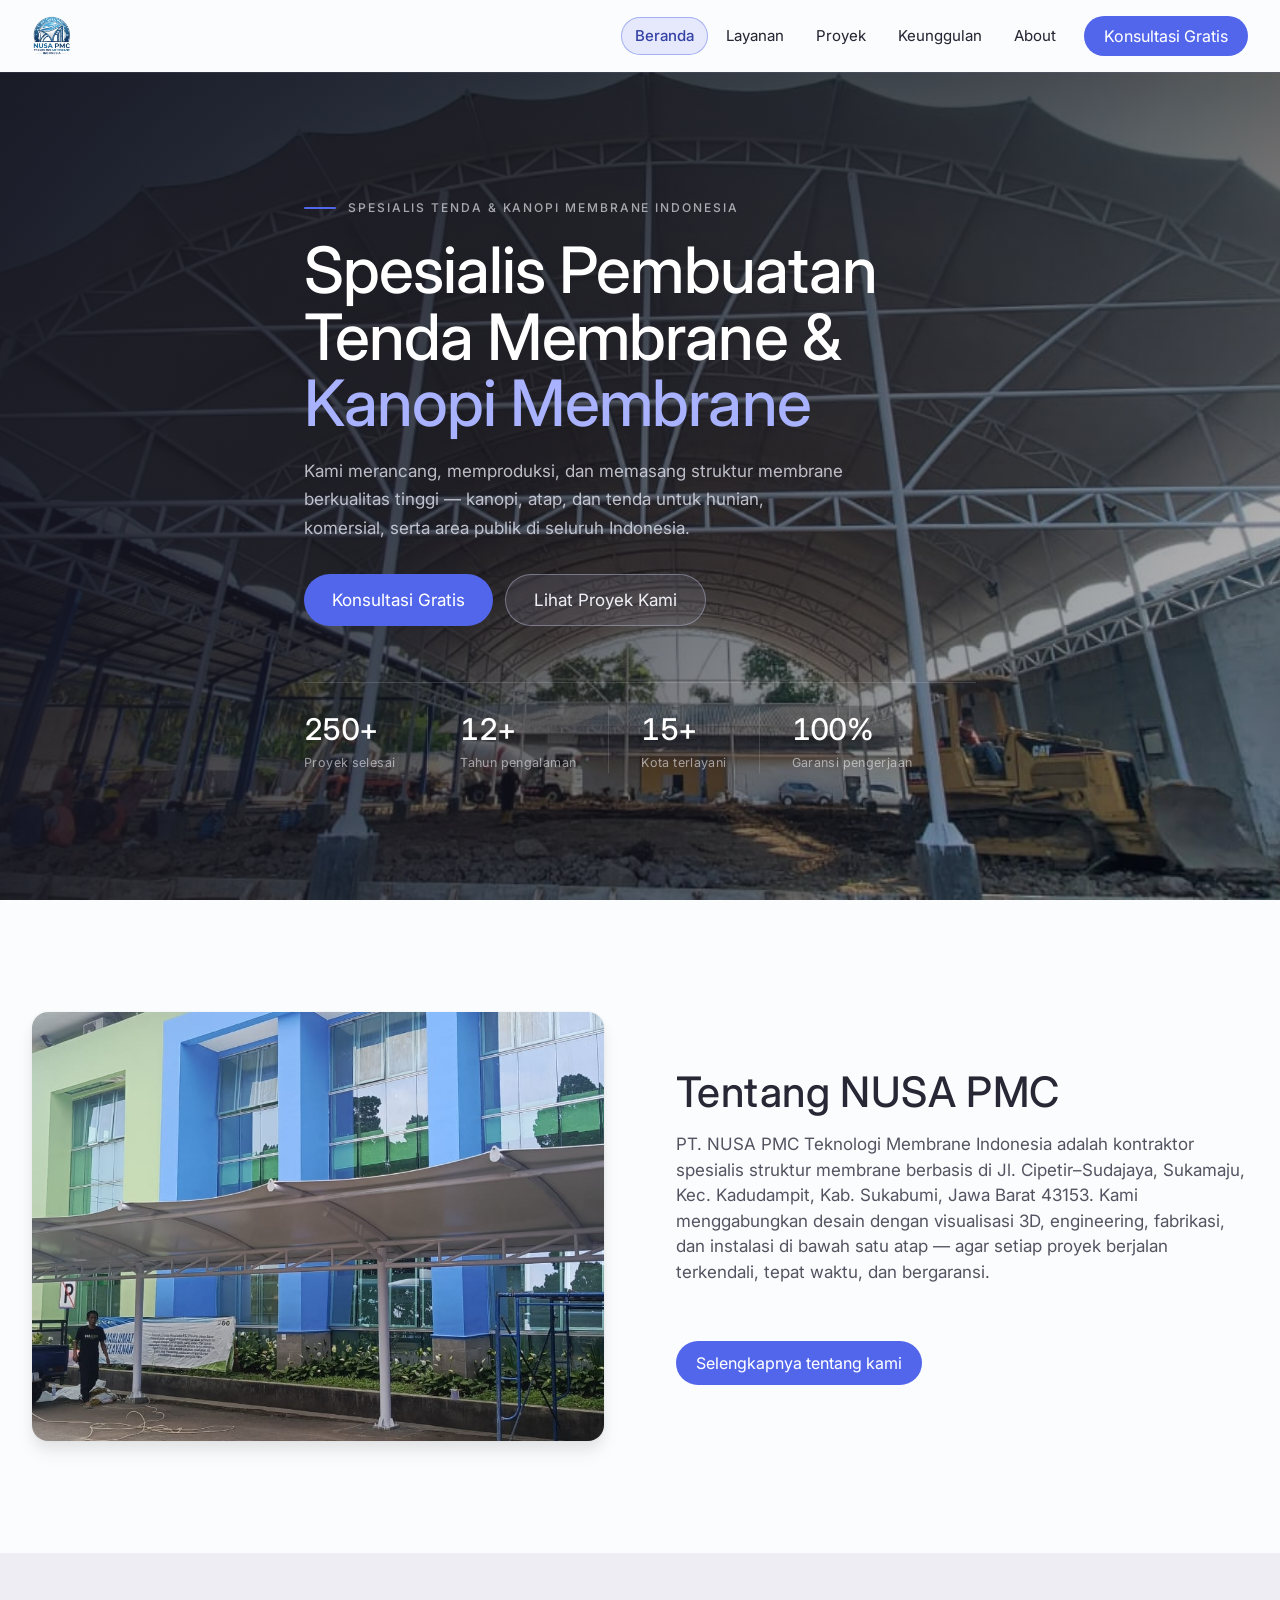
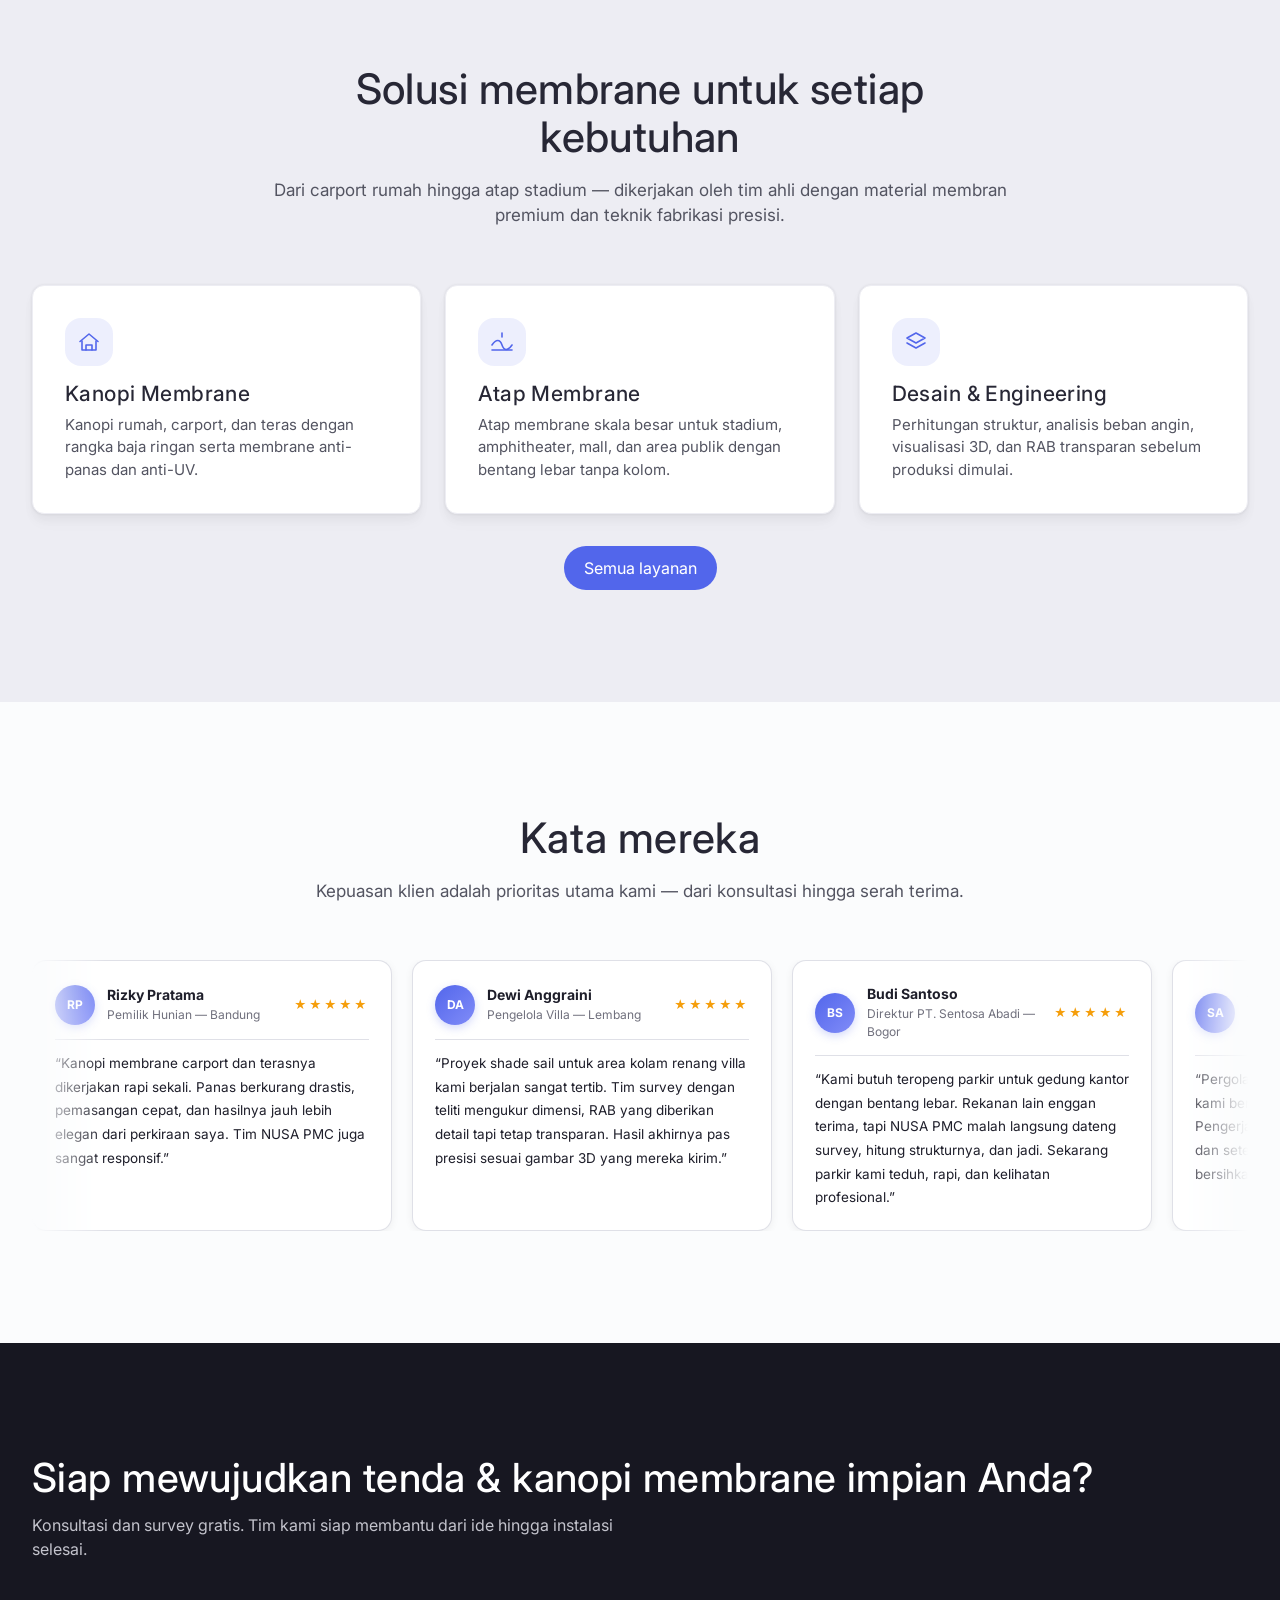
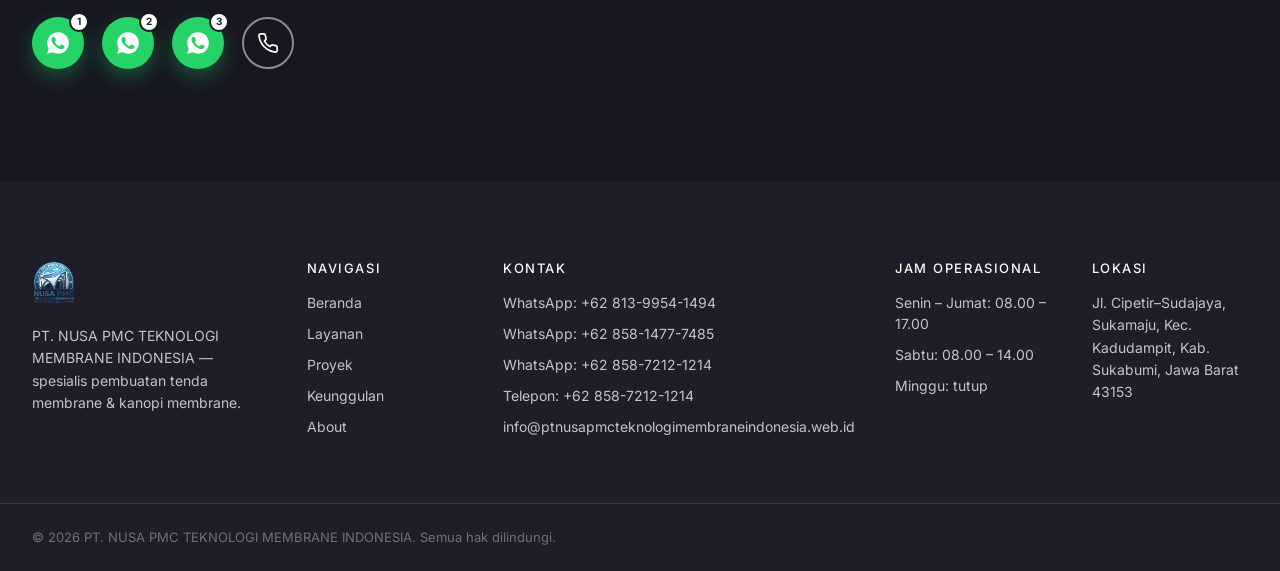
==== index.html @ 80590ff4 "Add files via upload" ====
<!DOCTYPE html>
<html lang="id">
<head>
  <meta charset="UTF-8" />
  <meta name="viewport" content="width=device-width, initial-scale=1.0" />
  <title>NUSA PMC — Spesialis Pembuatan Tenda Membrane & Kanopi Membrane</title>
  <meta name="description" content="Jasa pembuatan tenda membrane & kanopi membrane di Sukabumi: desain, produksi, dan instalasi struktur membrane untuk hunian, komersial, dan area publik. Melayani Bogor, Bandung, Jakarta & seluruh Indonesia." />
  <meta name="keywords" content="tenda membrane sukabumi, kanopi membrane sukabumi, jasa pembuatan tenda membrane sukabumi, tenda membrane event, kanopi jemur membrane, atap membrane, kontraktor membrane sukabumi, spesialis tenda membrane, tenda membrane bogor, kanopi membrane bandung, tenda membrane jakarta, membrane structure indonesia" />
  <meta name="author" content="PT. NUSA PMC Teknologi Membrane Indonesia" />
  <meta name="robots" content="index, follow" />
  <link rel="canonical" href="https://ptnusapmcteknologimembraneindonesia.web.id/" />
  
  <!-- Open Graph -->
  <meta property="og:type" content="website" />
  <meta property="og:url" content="https://ptnusapmcteknologimembraneindonesia.web.id/" />
  <meta property="og:title" content="NUSA PMC — Spesialis Pembuatan Tenda Membrane & Kanopi Membrane" />
  <meta property="og:description" content="Jasa pembuatan tenda membrane & kanopi membrane di Sukabumi: desain, produksi, dan instalasi struktur membrane untuk hunian, komersial, dan area publik. Melayani Bogor, Bandung, Jakarta & seluruh Indonesia." />
  <meta property="og:image" content="https://ptnusapmcteknologimembraneindonesia.web.id/assets/og-image-v2.jpg" />
  <meta property="og:image:width" content="1200" />
  <meta property="og:image:height" content="630" />
  <meta property="og:locale" content="id_ID" />
  <meta property="og:site_name" content="NUSA PMC" />
  
  <!-- Twitter Card -->
  <meta name="twitter:card" content="summary_large_image" />
  <meta name="twitter:url" content="https://ptnusapmcteknologimembraneindonesia.web.id/" />
  <meta name="twitter:title" content="NUSA PMC — Spesialis Pembuatan Tenda Membrane & Kanopi Membrane" />
  <meta name="twitter:description" content="Jasa pembuatan tenda membrane & kanopi membrane di Sukabumi: desain, produksi, dan instalasi struktur membrane untuk hunian, komersial, dan area publik. Melayani Bogor, Bandung, Jakarta & seluruh Indonesia." />
  <meta name="twitter:image" content="https://ptnusapmcteknologimembraneindonesia.web.id/assets/og-image-v2.jpg" />
  
  <!-- Geo -->
  <meta name="geo.region" content="ID-JB" />
  <meta name="geo.placename" content="Sukabumi" />
  <meta name="geo.position" content="-6.9175;106.9296" />
  <meta name="ICBM" content="-6.9175, 106.9296" />
  
  <link rel="icon" type="image/png" href="assets/favicon.png" />
  <link rel="preconnect" href="https://fonts.googleapis.com" />
  <link rel="preconnect" href="https://fonts.gstatic.com" crossorigin />
  <link href="https://fonts.googleapis.com/css2?family=Inter:wght@360;400;420;480;500;600;700&display=swap" rel="stylesheet" />
  <link rel="stylesheet" href="styles.css?v=25" />
  
  <!-- JSON-LD LocalBusiness -->
  <script type="application/ld+json">
  {
    "@context": "https://schema.org",
    "@type": "LocalBusiness",
    "name": "PT. NUSA PMC Teknologi Membrane Indonesia",
    "alternateName": "NUSA PMC",
    "description": "Spesialis pembuatan tenda membrane & kanopi membrane: desain, produksi, dan instalasi struktur membrane untuk hunian, komersial, dan area publik.",
    "url": "https://ptnusapmcteknologimembraneindonesia.web.id/",
    "telephone": "+6285872121214",
    "email": "info@ptnusapmcteknologimembraneindonesia.web.id",
    "address": {
      "@type": "PostalAddress",
      "streetAddress": "Jl. Cipetir–Sudajaya, Sukamaju, Kec. Kadudampit",
      "addressLocality": "Sukabumi",
      "addressRegion": "Jawa Barat",
      "postalCode": "43153",
      "addressCountry": "ID"
    },
    "geo": {
      "@type": "GeoCoordinates",
      "latitude": "-6.9175",
      "longitude": "106.9296"
    },
    "image": "https://ptnusapmcteknologimembraneindonesia.web.id/assets/og-image-v2.jpg",
    "logo": "https://ptnusapmcteknologimembraneindonesia.web.id/assets/logo.png",
    "sameAs": [],
    "openingHoursSpecification": [
      {
        "@type": "OpeningHoursSpecification",
        "dayOfWeek": ["Monday", "Tuesday", "Wednesday", "Thursday", "Friday"],
        "opens": "08:00",
        "closes": "17:00"
      },
      {
        "@type": "OpeningHoursSpecification",
        "dayOfWeek": "Saturday",
        "opens": "08:00",
        "closes": "14:00"
      }
    ],
    "priceRange": "$$",
    "areaServed": [
      { "@type": "City", "name": "Sukabumi" },
      { "@type": "City", "name": "Bogor" },
      { "@type": "City", "name": "Bandung" },
      { "@type": "City", "name": "Jakarta" },
      { "@type": "AdministrativeArea", "name": "Jawa Barat" },
      { "@type": "Country", "name": "Indonesia" }
    ],
    "knowsAbout": [
      "Tenda membrane",
      "Kanopi membrane",
      "Atap membrane",
      "Kanopi jemur",
      "Tenda membrane event",
      "Desain & engineering struktur membrane",
      "Fabrikasi membrane",
      "Instalasi membrane",
      "Perawatan & renovasi membrane"
    ]
  }
  </script>
</head>
<body>
  <header class="navbar" id="navbar">
    <div class="container nav-inner">
      <a href="index.html" class="brand" aria-label="NUSA PMC — beranda">
        <img src="assets/logo.png" alt="Logo NUSA PMC" class="brand-logo-png" width="196" height="48" />
      </a>

      <nav class="nav-links" id="navLinks" aria-label="Navigasi utama">
        <a href="index.html" class="active">Beranda</a>
        <a href="layanan/">Layanan</a>
        <a href="proyek/">Proyek</a>
        <a href="keunggulan/">Keunggulan</a>
        <a href="about/">About</a>
        <a href="https://wa.me/6285872121214?text=Halo%20NUSA%20PMC%2C%20saya%20ingin%20konsultasi%20tentang%20tenda%20%2F%20kanopi%20membrane." class="btn btn-primary nav-cta" target="_blank" rel="noopener">Konsultasi Gratis</a>
      </nav>

      <button class="nav-toggle" id="navToggle" aria-label="Buka menu" aria-expanded="false" aria-controls="navLinks">
        <span></span><span></span><span></span>
      </button>
    </div>
  </header>
  <!-- ================= HERO ================= -->
  <section class="hero">
    <div class="hero-media" aria-hidden="true"></div>
    <div class="hero-overlay" aria-hidden="true"></div>

    <div class="container hero-inner">
      <p class="hero-kicker reveal">Spesialis tenda &amp; kanopi membrane Indonesia</p>
      <h1 class="hero-title reveal">Spesialis Pembuatan Tenda Membrane &amp; <span class="hero-title-accent">Kanopi Membrane</span></h1>
      <p class="hero-desc reveal">
        Kami merancang, memproduksi, dan memasang struktur membrane berkualitas tinggi —
        kanopi, atap, dan tenda untuk hunian, komersial, serta area publik di seluruh Indonesia.
      </p>
      <div class="hero-actions reveal">
        <a href="https://wa.me/6285872121214?text=Halo%20NUSA%20PMC%2C%20saya%20ingin%20konsultasi%20tentang%20tenda%20%2F%20kanopi%20membrane." class="btn btn-primary btn-lg" target="_blank" rel="noopener">Konsultasi Gratis</a>
        <a href="proyek/" class="btn btn-outline-light btn-lg">Lihat Proyek Kami</a>
      </div>

      <ul class="hero-stats reveal">
        <li><strong>250+</strong><span>Proyek selesai</span></li>
        <li><strong>12+</strong><span>Tahun pengalaman</span></li>
        <li><strong>15+</strong><span>Kota terlayani</span></li>
        <li><strong>100%</strong><span>Garansi pengerjaan</span></li>
      </ul>
    </div>
  </section>

  <!-- ================= INTRO / SHORT ABOUT ================= -->
  <section class="section">
    <div class="container keunggulan-wrap">
      <div class="keunggulan-media reveal">
        <img src="assets/dokumentasi/proyek-12.jpg" alt="Proyek tenda membrane NUSA PMC" loading="lazy" />
      </div>

      <div class="keunggulan-body">
        <div class="section-head section-head-left">
          <h2 class="reveal">Tentang NUSA PMC</h2>
          <p class="section-lead reveal">
            PT. NUSA PMC Teknologi Membrane Indonesia adalah kontraktor spesialis struktur membrane
            berbasis di Jl. Cipetir–Sudajaya, Sukamaju, Kec. Kadudampit, Kab. Sukabumi, Jawa Barat 43153.
            Kami menggabungkan desain dengan visualisasi 3D, engineering, fabrikasi, dan instalasi
            di bawah satu atap — agar setiap proyek berjalan terkendali, tepat waktu, dan bergaransi.
          </p>
        </div>
        <div class="reveal" style="margin-top:24px">
          <a href="about/" class="btn btn-primary">Selengkapnya tentang kami</a>
        </div>
      </div>
    </div>
  </section>

  <!-- ================= LAYANAN PREVIEW ================= -->
  <section class="section section-tint">
    <div class="container">
      <div class="section-head">
        <h2 class="reveal">Solusi membrane untuk setiap kebutuhan</h2>
        <p class="section-lead reveal">
          Dari carport rumah hingga atap stadium — dikerjakan oleh tim ahli dengan material membran
          premium dan teknik fabrikasi presisi.
        </p>
      </div>

      <div class="grid grid-services">
        <article class="card service-card reveal">
          <div class="service-icon" aria-hidden="true"><svg viewBox="0 0 24 24" width="24" height="24" fill="none" stroke="currentColor" stroke-width="1.6" stroke-linecap="round" stroke-linejoin="round"><path d="M3 11.5 12 4l9 7.5"/><path d="M5 11v9h14v-9"/><path d="M9 20v-5h6v5"/></svg></div>
          <h3>Kanopi Membrane</h3>
          <p>Kanopi rumah, carport, dan teras dengan rangka baja ringan serta membrane anti-panas dan anti-UV.</p>
        </article>

        <article class="card service-card reveal">
          <div class="service-icon" aria-hidden="true"><svg viewBox="0 0 24 24" width="24" height="24" fill="none" stroke="currentColor" stroke-width="1.6" stroke-linecap="round" stroke-linejoin="round"><path d="M2 15c4-6 8-6 10 0s6 6 10 0"/><path d="M2 20h20"/><path d="M12 3v4"/></svg></div>
          <h3>Atap Membrane</h3>
          <p>Atap membrane skala besar untuk stadium, amphitheater, mall, dan area publik dengan bentang lebar tanpa kolom.</p>
        </article>

        <article class="card service-card reveal">
          <div class="service-icon" aria-hidden="true"><svg viewBox="0 0 24 24" width="24" height="24" fill="none" stroke="currentColor" stroke-width="1.6" stroke-linecap="round" stroke-linejoin="round"><path d="M12 3 3 8l9 5 9-5-9-5Z"/><path d="M3 13l9 5 9-5"/></svg></div>
          <h3>Desain &amp; Engineering</h3>
          <p>Perhitungan struktur, analisis beban angin, visualisasi 3D, dan RAB transparan sebelum produksi dimulai.</p>
        </article>
      </div>

      <div class="reveal" style="margin-top:32px;text-align:center">
        <a href="layanan/" class="btn btn-primary">Semua layanan</a>
      </div>
    </div>
  </section>

  <!-- ================= TESTIMONI ================= -->
  <section class="section">
    <div class="container">
      <div class="section-head">
        <h2 class="reveal">Kata mereka</h2>
        <p class="section-lead reveal">Kepuasan klien adalah prioritas utama kami — dari konsultasi hingga serah terima.</p>
      </div>

      <div class="testi-carousel reveal" aria-label="Testimoni klien" role="region">
        <div class="testi-track">
          <figure class="testi-card">
            <div class="testi-header">
              <span class="avatar" aria-hidden="true">RP</span>
              <div class="testi-meta">
                <strong>Rizky Pratama</strong>
                <span class="role">Pemilik Hunian — Bandung</span>
              </div>
              <div class="testi-stars" aria-label="5 dari 5 bintang">★★★★★</div>
            </div>
            <blockquote>“Kanopi membrane carport dan terasnya dikerjakan rapi sekali. Panas berkurang drastis, pemasangan cepat, dan hasilnya jauh lebih elegan dari perkiraan saya. Tim NUSA PMC juga sangat responsif.”</blockquote>
          </figure>
          <figure class="testi-card">
            <div class="testi-header">
              <span class="avatar" aria-hidden="true">DA</span>
              <div class="testi-meta">
                <strong>Dewi Anggraini</strong>
                <span class="role">Pengelola Villa — Lembang</span>
              </div>
              <div class="testi-stars" aria-label="5 dari 5 bintang">★★★★★</div>
            </div>
            <blockquote>“Proyek shade sail untuk area kolam renang villa kami berjalan sangat tertib. Tim survey dengan teliti mengukur dimensi, RAB yang diberikan detail tapi tetap transparan. Hasil akhirnya pas presisi sesuai gambar 3D yang mereka kirim.”</blockquote>
          </figure>
          <figure class="testi-card">
            <div class="testi-header">
              <span class="avatar" aria-hidden="true">BS</span>
              <div class="testi-meta">
                <strong>Budi Santoso</strong>
                <span class="role">Direktur PT. Sentosa Abadi — Bogor</span>
              </div>
              <div class="testi-stars" aria-label="5 dari 5 bintang">★★★★★</div>
            </div>
            <blockquote>“Kami butuh teropeng parkir untuk gedung kantor dengan bentang lebar. Rekanan lain enggan terima, tapi NUSA PMC malah langsung dateng survey, hitung strukturnya, dan jadi. Sekarang parkir kami teduh, rapi, dan kelihatan profesional.”</blockquote>
          </figure>
          <figure class="testi-card">
            <div class="testi-header">
              <span class="avatar" aria-hidden="true">SA</span>
              <div class="testi-meta">
                <strong>Sari Ayu Lestari</strong>
                <span class="role">Pemilik Hunian — Jakarta Selatan</span>
              </div>
              <div class="testi-stars" aria-label="5 dari 5 bintang">★★★★★</div>
            </div>
            <blockquote>“Pergola membran di taman belakang rumah kami benar-benar mengubah kesan hunian. Pengerjaannya cepat, tukang-tukangnya sopan, dan setelah selesai sisa material mereka bersihkan sampai tuntas. Sangat recommended.”</blockquote>
          </figure>
          <!-- duplikat -->
          <figure class="testi-card">
            <div class="testi-header">
              <span class="avatar" aria-hidden="true">RP</span>
              <div class="testi-meta">
                <strong>Rizky Pratama</strong>
                <span class="role">Pemilik Hunian — Bandung</span>
              </div>
              <div class="testi-stars" aria-label="5 dari 5 bintang">★★★★★</div>
            </div>
            <blockquote>“Kanopi membrane carport dan terasnya dikerjakan rapi sekali. Panas berkurang drastis, pemasangan cepat, dan hasilnya jauh lebih elegan dari perkiraan saya. Tim NUSA PMC juga sangat responsif.”</blockquote>
          </figure>
          <figure class="testi-card">
            <div class="testi-header">
              <span class="avatar" aria-hidden="true">DA</span>
              <div class="testi-meta">
                <strong>Dewi Anggraini</strong>
                <span class="role">Pengelola Villa — Lembang</span>
              </div>
              <div class="testi-stars" aria-label="5 dari 5 bintang">★★★★★</div>
            </div>
            <blockquote>“Proyek shade sail untuk area kolam renang villa kami berjalan sangat tertib. Tim survey dengan teliti mengukur dimensi, RAB yang diberikan detail tapi tetap transparan. Hasil akhirnya pas presisi sesuai gambar 3D yang mereka kirim.”</blockquote>
          </figure>
          <figure class="testi-card">
            <div class="testi-header">
              <span class="avatar" aria-hidden="true">BS</span>
              <div class="testi-meta">
                <strong>Budi Santoso</strong>
                <span class="role">Direktur PT. Sentosa Abadi — Bogor</span>
              </div>
              <div class="testi-stars" aria-label="5 dari 5 bintang">★★★★★</div>
            </div>
            <blockquote>“Kami butuh teropeng parkir untuk gedung kantor dengan bentang lebar. Rekanan lain enggan terima, tapi NUSA PMC malah langsung dateng survey, hitung strukturnya, dan jadi. Sekarang parkir kami teduh, rapi, dan kelihatan profesional.”</blockquote>
          </figure>
          <figure class="testi-card">
            <div class="testi-header">
              <span class="avatar" aria-hidden="true">SA</span>
              <div class="testi-meta">
                <strong>Sari Ayu Lestari</strong>
                <span class="role">Pemilik Hunian — Jakarta Selatan</span>
              </div>
              <div class="testi-stars" aria-label="5 dari 5 bintang">★★★★★</div>
            </div>
            <blockquote>“Pergola membran di taman belakang rumah kami benar-benar mengubah kesan hunian. Pengerjaannya cepat, tukang-tukangnya sopan, dan setelah selesai sisa material mereka bersihkan sampai tuntas. Sangat recommended.”</blockquote>
          </figure>
        </div>
      </div>
    </div>
  </section>

  <section class="cta-band">
    <div class="container cta-inner">
      <div class="cta-text reveal">
        <h2>Siap mewujudkan tenda &amp; kanopi membrane impian Anda?</h2>
        <p>Konsultasi dan survey gratis. Tim kami siap membantu dari ide hingga instalasi selesai.</p>
      </div>
      <div class="cta-actions reveal">
        <a class="wa-btn" href="https://wa.me/6281399541494?text=Halo%20NUSA%20PMC%2C%20saya%20ingin%20konsultasi%20tentang%20tenda%20%2F%20kanopi%20membrane." target="_blank" rel="noopener" aria-label="WhatsApp CS 1: 0813-9954-1494" title="CS 1 — 0813-9954-1494">
          <svg viewBox="0 0 24 24" width="26" height="26" fill="currentColor" aria-hidden="true"><path d="M12.04 2c-5.5 0-9.96 4.46-9.96 9.96 0 1.76.46 3.48 1.34 5L2 22l5.2-1.36a9.9 9.9 0 0 0 4.84 1.24h.01c5.5 0 9.95-4.46 9.95-9.96 0-2.66-1.04-5.16-2.92-7.04A9.9 9.9 0 0 0 12.04 2Zm5.84 14.16c-.25.7-1.44 1.34-1.99 1.42-.51.08-1.16.11-1.87-.12-.43-.14-.99-.32-1.7-.63-2.99-1.29-4.94-4.3-5.09-4.5-.15-.2-1.22-1.62-1.22-3.09 0-1.47.77-2.19 1.04-2.49.27-.3.59-.37.79-.37l.57.01c.18.01.43-.07.67.51.25.6.84 2.07.91 2.22.07.15.12.32.02.52-.1.2-.15.32-.3.5-.15.17-.31.39-.45.52-.15.15-.3.31-.13.61.17.3.76 1.25 1.63 2.02 1.12.99 2.06 1.3 2.36 1.45.3.15.47.13.64-.08.17-.2.74-.86.94-1.16.2-.3.4-.25.67-.15.27.1 1.72.81 2.02.96.3.15.5.22.57.35.07.13.07.75-.18 1.45Z"/></svg>
          <span class="wa-badge">1</span>
        </a>
        <a class="wa-btn" href="https://wa.me/6285814777485?text=Halo%20NUSA%20PMC%2C%20saya%20ingin%20konsultasi%20tentang%20tenda%20%2F%20kanopi%20membrane." target="_blank" rel="noopener" aria-label="WhatsApp CS 2: 0858-1477-7485" title="CS 2 — 0858-1477-7485">
          <svg viewBox="0 0 24 24" width="26" height="26" fill="currentColor" aria-hidden="true"><path d="M12.04 2c-5.5 0-9.96 4.46-9.96 9.96 0 1.76.46 3.48 1.34 5L2 22l5.2-1.36a9.9 9.9 0 0 0 4.84 1.24h.01c5.5 0 9.95-4.46 9.95-9.96 0-2.66-1.04-5.16-2.92-7.04A9.9 9.9 0 0 0 12.04 2Zm5.84 14.16c-.25.7-1.44 1.34-1.99 1.42-.51.08-1.16.11-1.87-.12-.43-.14-.99-.32-1.7-.63-2.99-1.29-4.94-4.3-5.09-4.5-.15-.2-1.22-1.62-1.22-3.09 0-1.47.77-2.19 1.04-2.49.27-.3.59-.37.79-.37l.57.01c.18.01.43-.07.67.51.25.6.84 2.07.91 2.22.07.15.12.32.02.52-.1.2-.15.32-.3.5-.15.17-.31.39-.45.52-.15.15-.3.31-.13.61.17.3.76 1.25 1.63 2.02 1.12.99 2.06 1.3 2.36 1.45.3.15.47.13.64-.08.17-.2.74-.86.94-1.16.2-.3.4-.25.67-.15.27.1 1.72.81 2.02.96.3.15.5.22.57.35.07.13.07.75-.18 1.45Z"/></svg>
          <span class="wa-badge">2</span>
        </a>
        <a class="wa-btn" href="https://wa.me/6285872121214?text=Halo%20NUSA%20PMC%2C%20saya%20ingin%20konsultasi%20tentang%20tenda%20%2F%20kanopi%20membrane." target="_blank" rel="noopener" aria-label="WhatsApp CS 3: 0858-7212-1214" title="CS 3 — 0858-7212-1214">
          <svg viewBox="0 0 24 24" width="26" height="26" fill="currentColor" aria-hidden="true"><path d="M12.04 2c-5.5 0-9.96 4.46-9.96 9.96 0 1.76.46 3.48 1.34 5L2 22l5.2-1.36a9.9 9.9 0 0 0 4.84 1.24h.01c5.5 0 9.95-4.46 9.95-9.96 0-2.66-1.04-5.16-2.92-7.04A9.9 9.9 0 0 0 12.04 2Zm5.84 14.16c-.25.7-1.44 1.34-1.99 1.42-.51.08-1.16.11-1.87-.12-.43-.14-.99-.32-1.7-.63-2.99-1.29-4.94-4.3-5.09-4.5-.15-.2-1.22-1.62-1.22-3.09 0-1.47.77-2.19 1.04-2.49.27-.3.59-.37.79-.37l.57.01c.18.01.43-.07.67.51.25.6.84 2.07.91 2.22.07.15.12.32.02.52-.1.2-.15.32-.3.5-.15.17-.31.39-.45.52-.15.15-.3.31-.13.61.17.3.76 1.25 1.63 2.02 1.12.99 2.06 1.3 2.36 1.45.3.15.47.13.64-.08.17-.2.74-.86.94-1.16.2-.3.4-.25.67-.15.27.1 1.72.81 2.02.96.3.15.5.22.57.35.07.13.07.75-.18 1.45Z"/></svg>
          <span class="wa-badge">3</span>
        </a>
        <a class="wa-btn wa-btn-outline" href="tel:+6285872121214" aria-label="Telepon: +62 858-7212-1214" title="Telepon — +62 858-7212-1214">
          <svg viewBox="0 0 24 24" width="22" height="22" fill="none" stroke="currentColor" stroke-width="1.8" stroke-linecap="round" stroke-linejoin="round" aria-hidden="true"><path d="M22 16.92v3a2 2 0 0 1-2.18 2 19.79 19.79 0 0 1-8.63-3.07 19.5 19.5 0 0 1-6-6 19.79 19.79 0 0 1-3.07-8.67A2 2 0 0 1 4.11 2h3a2 2 0 0 1 2 1.72c.13.96.36 1.9.7 2.81a2 2 0 0 1-.45 2.11L8.09 9.91a16 16 0 0 0 6 6l1.27-1.27a2 2 0 0 1 2.11-.45c.91.34 1.85.57 2.81.7A2 2 0 0 1 22 16.92Z"/></svg>
        </a>
      </div>
    </div>
  </section>
  <footer class="footer">
    <div class="container footer-grid">
      <div class="footer-brand">
        <a href="index.html" class="brand">
          <img src="assets/logo.png" alt="Logo NUSA PMC" class="brand-logo-png footer-logo-png" width="196" height="48" />
        </a>
        <p class="footer-legal">PT. NUSA PMC TEKNOLOGI MEMBRANE INDONESIA — spesialis pembuatan tenda membrane &amp; kanopi membrane.</p>
      </div>

      <div class="footer-col">
        <h4>Navigasi</h4>
        <ul>
          <li><a href="index.html" aria-current="page">Beranda</a></li>
          <li><a href="layanan/">Layanan</a></li>
          <li><a href="proyek/">Proyek</a></li>
          <li><a href="keunggulan/">Keunggulan</a></li>
          <li><a href="about/">About</a></li>
        </ul>
      </div>

      <div class="footer-col">
        <h4>Kontak</h4>
        <ul>
          <li><a href="https://wa.me/6281399541494?text=Halo%20NUSA%20PMC%2C%20saya%20ingin%20konsultasi%20tentang%20tenda%20%2F%20kanopi%20membrane." target="_blank" rel="noopener" data-wa-keep>WhatsApp: +62 813-9954-1494</a></li>
          <li><a href="https://wa.me/6285814777485?text=Halo%20NUSA%20PMC%2C%20saya%20ingin%20konsultasi%20tentang%20tenda%20%2F%20kanopi%20membrane." target="_blank" rel="noopener" data-wa-keep>WhatsApp: +62 858-1477-7485</a></li>
          <li><a href="https://wa.me/6285872121214?text=Halo%20NUSA%20PMC%2C%20saya%20ingin%20konsultasi%20tentang%20tenda%20%2F%20kanopi%20membrane." target="_blank" rel="noopener" data-wa-keep>WhatsApp: +62 858-7212-1214</a></li>
          <li><a href="tel:+6285872121214">Telepon: +62 858-7212-1214</a></li>
          <li><a href="mailto:info@ptnusapmcteknologimembraneindonesia.web.id">info@ptnusapmcteknologimembraneindonesia.web.id</a></li>
        </ul>
      </div>

      <div class="footer-col">
        <h4>Jam Operasional</h4>
        <ul>
          <li>Senin – Jumat: 08.00 – 17.00</li>
          <li>Sabtu: 08.00 – 14.00</li>
          <li>Minggu: tutup</li>
        </ul>
      </div>

      <div class="footer-col">
        <h4>Lokasi</h4>
        <p class="footer-legal" style="margin-top:0">Jl. Cipetir–Sudajaya, Sukamaju, Kec. Kadudampit, Kab. Sukabumi, Jawa Barat 43153</p>
      </div>
    </div>

    <div class="footer-bottom container">
      <p>© <span id="year">2026</span> PT. NUSA PMC TEKNOLOGI MEMBRANE INDONESIA. Semua hak dilindungi.</p>
    </div>
  </footer>


  <script src="script.js"></script>
</body>
</html>
---- styles.css ----
﻿/* =========================================================
   NUSA PMC — Design tokens (from extracted design language)
   ========================================================= */
:root {
  /* Color */
  --primary: #5266eb;
  --primary-hover: #4354c8;
  --primary-active: #3442a6;
  --primary-soft: rgba(82, 102, 235, .10);

  --ink: #1e1e2a;
  --ink-2: #171721;
  --surface-dark: #272735;

  --bg: #fbfcfd;
  --bg-2: #ededf3;
  --bg-3: #f4f5f9;

  --text: #272735;
  --text-subdued: #535461;
  --text-muted: #70707d;
  --text-inverted: #ededf3;

  --border: #c3c3cc;
  --border-soft: rgba(112, 115, 147, .22);
  --accent: #afb2ce;

  /* Radii */
  --radius-sm: 4px;
  --radius-md: 8px;
  --radius-lg: 12px;
  --radius-2xl: 16px;
  --radius-4xl: 32px;
  --radius-5xl: 40px;

  /* Spacing scale */
  --spacing-8: 8px;
  --spacing-12: 12px;
  --spacing-16: 16px;
  --spacing-20: 20px;
  --spacing-24: 24px;
  --spacing-32: 32px;
  --spacing-40: 40px;
  --spacing-56: 56px;
  --spacing-72: 72px;
  --spacing-80: 80px;
  --spacing-112: 112px;

  /* Layout */
  --navbar-height: 72px;
  --grid-margins: 32px;
  --grid-max-width: 1952px;

  /* Shadow — soft, per spec */
  --shadow-sm: 0 10px 16px rgba(28, 28, 35, .02), 0 6px 10px rgba(28, 28, 35, .04), 0 0 3px rgba(28, 28, 35, .09);
  --shadow-lg: 0 0 3px rgba(0, 0, 0, .05), 0 8px 12px rgba(0, 0, 0, .05), 0 12px 20px rgba(0, 0, 0, .05);

  /* Motion */
  --ease-out: cubic-bezier(0, 0, .2, 1);
  --ease-in-out: cubic-bezier(.4, 0, .2, 1);
  --dur-xs: .15s;
  --dur-sm: .175s;
  --dur-md: .3s;
  --dur-lg: .5s;
}

/* Reset */
*, *::before, *::after { box-sizing: border-box; }
* { margin: 0; }
img, svg { display: block; max-width: 100%; }
ul, ol { list-style: none; padding: 0; }
a { color: inherit; text-decoration: none; }
button { font: inherit; color: inherit; background: none; border: none; cursor: pointer; }

html {
  scroll-behavior: smooth;
  scroll-padding-top: var(--navbar-height);
}

body {
  font-family: "Inter", system-ui, -apple-system, "Segoe UI", Roboto, sans-serif;
  font-size: 16px;
  font-weight: 400;
  line-height: 1.5;
  color: var(--text);
  background: var(--bg);
  -webkit-font-smoothing: antialiased;
}

h1, h2, h3, h4 { font-weight: 480; line-height: 1.15; letter-spacing: .42px; }
h3 { font-size: 1.313rem; }

/* Layout */
.container {
  width: 100%;
  max-width: var(--grid-max-width);
  margin-inline: auto;
  padding-inline: var(--grid-margins);
}

.section { padding-block: var(--spacing-112); }
.section-tint { background: var(--bg-2); }
.section-dark { background: var(--ink); color: var(--text-inverted); }

.section-head {
  max-width: 46rem;
  margin: 0 auto var(--spacing-56);
  text-align: center;
}
.section-head-left { margin-inline: 0; text-align: left; }

.section-head h2 { font-size: clamp(1.9rem, 4vw, 2.625rem); margin-bottom: var(--spacing-16); }
.section-lead { color: var(--text-subdued); font-size: 1.0625rem; }
.section-dark .section-lead { color: var(--border); }

/* Grids */
.grid { display: grid; gap: var(--spacing-24); }
.grid-services { grid-template-columns: repeat(auto-fit, minmax(280px, 1fr)); }
.grid-process { grid-template-columns: repeat(auto-fit, minmax(230px, 1fr)); }

/* Buttons — pill per spec */
.btn {
  display: inline-flex;
  align-items: center;
  justify-content: center;
  gap: 8px;
  height: 44px;
  padding: 0 20px;
  border-radius: var(--radius-5xl);
  font-size: 16px;
  font-weight: 420;
  transition: background-color var(--dur-md) var(--ease-out),
              color var(--dur-md) var(--ease-out),
              transform var(--dur-md) var(--ease-out);
}
.btn-lg { height: 52px; padding: 0 28px; font-size: 1.0625rem; }

.btn-primary { background: var(--primary); color: #fff; }
.btn-primary:hover { background: var(--primary-hover); transform: translateY(-1px); }
.btn-primary:active { background: var(--primary-active); }

.btn-outline-light {
  border: 1px solid rgba(175, 178, 206, .5);
  background: rgba(175, 178, 206, .14);
  color: var(--text-inverted);
}
.btn-outline-light:hover { background: rgba(175, 178, 206, .26); }

.btn-light { background: #fff; color: var(--ink); }
.btn-light:hover { background: var(--bg-2); transform: translateY(-1px); }
/* ================= NAVBAR ================= */
.navbar {
  position: sticky;
  top: 0;
  z-index: 99;
  height: var(--navbar-height);
  display: flex;
  align-items: center;
  background: rgba(251, 252, 253, .92);
  backdrop-filter: blur(12px);
  -webkit-backdrop-filter: blur(12px);
  box-shadow: 0 1px 0 var(--border-soft);
  transition: background var(--dur-md) var(--ease-out), box-shadow var(--dur-md) var(--ease-out);
}
.navbar.scrolled {
  background: rgba(251, 252, 253, 1);
  box-shadow: var(--shadow-sm);
}
.nav-inner { display: flex; align-items: center; gap: var(--spacing-24); }

.brand { display: flex; align-items: center; gap: 12px; }
.brand-logo-png { height: 40px; width: auto; flex: none; }
.footer-logo-png { height: 44px; }

.nav-links { display: flex; align-items: center; gap: 4px; margin-left: auto; }
.nav-links a:not(.nav-cta) {
  padding: 8px 14px;
  border-radius: var(--radius-5xl);
  font-size: 15px;
  font-weight: 420;
  color: var(--text);
  transition: background var(--dur-md) var(--ease-out);
}
.nav-links a:not(.nav-cta):hover { background: rgba(23, 23, 33, .06); }
.nav-links a.active {
  background: rgba(82, 102, 235, .12);
  color: var(--primary-active);
  font-weight: 500;
  box-shadow: inset 0 0 0 1px rgba(82, 102, 235, .45);
}
.nav-links .nav-cta { margin-left: 10px; padding: 0 20px; height: 40px; }
.nav-links .nav-cta:hover { background: var(--primary-hover); }

.nav-toggle { display: none; width: 44px; height: 44px; flex-direction: column; justify-content: center; gap: 5px; align-items: center; margin-left: auto; }
.nav-toggle span { display: block; width: 22px; height: 2px; border-radius: 2px; background: #fff; transition: transform var(--dur-md) var(--ease-out), opacity var(--dur-md) var(--ease-out); }
.nav-toggle[aria-expanded="true"] span:nth-child(1) { transform: translateY(7px) rotate(45deg); }
.nav-toggle[aria-expanded="true"] span:nth-child(2) { opacity: 0; }
.nav-toggle[aria-expanded="true"] span:nth-child(3) { transform: translateY(-7px) rotate(-45deg); }

/* ================= HERO ================= */
.hero { position: relative; min-height: calc(100dvh - var(--navbar-height)); display: flex; align-items: center; overflow: hidden; }
.hero-media {
  position: absolute;
  inset: 0;
  background-image: url("assets/dokumentasi/proyek-48.jpg");
  background-size: cover;
  background-position: center;
}
/* Gradient language from the extracted spec (top-dark), plus a left scrim for text legibility */
.hero-overlay {
  position: absolute;
  inset: 0;
  background:
    linear-gradient(90deg, rgba(23, 23, 33, .88) 0%, rgba(23, 23, 33, .55) 45%, rgba(23, 23, 33, .12) 100%),
    linear-gradient(rgba(0, 0, 0, .6) 0%, rgba(0, 0, 0, .3) 40%, rgba(0, 0, 0, 0) 100%);
}
.hero-inner { position: relative; z-index: 1; padding-block: var(--spacing-112); max-width: 46rem; }

.hero-kicker {
  display: flex;
  align-items: center;
  gap: var(--spacing-12);
  font-size: 12px;
  font-weight: 520;
  letter-spacing: .16em;
  text-transform: uppercase;
  color: rgba(237, 237, 243, .66);
  margin-bottom: var(--spacing-20);
}
.hero-kicker::before {
  content: "";
  width: 32px;
  height: 2px;
  flex: none;
  background: var(--primary);
  border-radius: 2px;
}
.hero-title {
  font-size: clamp(2.4rem, 6.2vw, 4rem);
  line-height: 1.04;
  letter-spacing: -.015em;
  text-wrap: balance;
  color: #fff;
  margin-bottom: var(--spacing-20);
}
.hero-title-accent { color: #a8b2ff; }
.hero-desc { font-size: 1.0625rem; line-height: 1.68; color: rgba(223, 224, 236, .82); max-width: 34rem; margin-bottom: var(--spacing-32); }
.hero-actions { display: flex; flex-wrap: wrap; gap: var(--spacing-12); margin-bottom: var(--spacing-56); }

.hero-stats {
  display: flex;
  flex-wrap: wrap;
  gap: var(--spacing-32);
  border-top: 1px solid rgba(237, 237, 243, .16);
  padding-top: var(--spacing-24);
}
.hero-stats li { display: flex; flex-direction: column; gap: 2px; }
.hero-stats li + li { padding-left: var(--spacing-32); border-left: 1px solid rgba(237, 237, 243, .14); }
.hero-stats strong {
  font-size: 1.875rem;
  font-weight: 500;
  letter-spacing: -.02em;
  font-variant-numeric: tabular-nums;
  color: #fff;
}
.hero-stats span { font-size: 12.5px; font-weight: 420; letter-spacing: .03em; color: rgba(237, 237, 243, .58); }

.page-hero-inner {
  position: relative;
  z-index: 1;
  padding-block: var(--spacing-80) var(--spacing-56);
  max-width: 48rem;
}
.page-hero {
  position: relative;
  background: var(--ink);
  overflow: hidden;
  border-bottom: 1px solid rgba(237, 237, 243, .08);
}
.page-hero-overlay {
  position: absolute;
  inset: 0;
  background:
    radial-gradient(120% 140% at 8% 0%, rgba(82, 102, 235, .42) 0%, rgba(82, 102, 235, 0) 62%),
    linear-gradient(rgba(23, 23, 33, .2) 0%, rgba(23, 23, 33, .72) 100%);
}
.page-hero h1 {
  font-size: clamp(2rem, 4.4vw, 3.1rem);
  color: #fff;
  letter-spacing: .3px;
  margin-bottom: var(--spacing-16);
}
.page-hero p { color: #dfe0ec; font-size: 1.0625rem; }
/* About page stats sit on a light background */
.about-stats {
  list-style: none;
  display: grid;
  grid-template-columns: repeat(4, 1fr);
  gap: var(--spacing-32);
  margin-top: var(--spacing-32);
}
.about-stats li {
  display: flex;
  flex-direction: column;
  align-items: center;
  text-align: center;
  padding: var(--spacing-32) var(--spacing-24);
  background: #fff;
  border-radius: var(--radius-lg);
  box-shadow: var(--shadow-sm);
}
.about-stats strong {
  font-size: 2.25rem;
  font-weight: 500;
  letter-spacing: -.02em;
  font-variant-numeric: tabular-nums;
  color: var(--ink);
  line-height: 1;
  margin-bottom: var(--spacing-8);
}
.about-stats span {
  font-size: 13px;
  font-weight: 420;
  letter-spacing: .02em;
  color: var(--text-muted);
}
.contact-card { display: block; height: 100%; }
/* ================= SERVICE CARDS ================= */
.card { background: #fff; border-radius: var(--radius-lg); box-shadow: var(--shadow-sm); }

.service-card { padding: var(--spacing-32); border: 1px solid var(--bg-2); transition: transform var(--dur-md) var(--ease-out), box-shadow var(--dur-md) var(--ease-out); }
.service-card:hover { transform: translateY(-4px); box-shadow: var(--shadow-lg); }
.service-card h3 { margin: var(--spacing-16) 0 var(--spacing-8); }
.service-card p { color: var(--text-subdued); font-size: 15px; }

.service-icon {
  width: 48px; height: 48px;
  display: grid; place-items: center;
  border-radius: var(--radius-2xl);
  color: var(--primary);
  background: var(--primary-soft);
}

/* ================= GALLERY ================= */
.grid-gallery {
  grid-template-columns: repeat(4, 1fr);
  gap: var(--spacing-20);
}
.gallery-item {
  position: relative;
  grid-column: span 2;
  aspect-ratio: 3 / 2;
  border-radius: var(--radius-2xl);
  overflow: hidden;
  cursor: zoom-in;
  background: var(--surface-dark);
}
.gallery-item:nth-child(3n + 1) { grid-column: span 2; }
.gallery-item img { width: 100%; height: 100%; object-fit: cover; transition: transform var(--dur-lg) var(--ease-out); }
.gallery-item:hover img { transform: scale(1.05); }
.gallery-item figcaption {
  position: absolute;
  inset: auto 0 0 0;
  display: flex;
  flex-direction: column;
  gap: 2px;
  padding: var(--spacing-40) var(--spacing-20) var(--spacing-16);
  color: #fff;
  background: linear-gradient(rgba(0, 0, 0, 0) 0%, rgba(0, 0, 0, .55) 45%, rgba(0, 0, 0, .8) 100%);
  opacity: 0;
  transform: translateY(8px);
  transition: opacity var(--dur-md) var(--ease-out), transform var(--dur-md) var(--ease-out);
}
.gallery-item figcaption strong { font-size: 1rem; font-weight: 480; }
.gallery-item figcaption span { font-size: 13px; color: var(--border); }
.gallery-item:hover figcaption,
.gallery-item:focus-visible figcaption { opacity: 1; transform: none; }

/* ================= PAGINATION (arrow) ================= */
.pagination-arrows {
  display: flex;
  align-items: center;
  justify-content: center;
  gap: var(--spacing-16);
  margin-top: var(--spacing-40);
}
.page-info {
  font-size: 14px;
  color: var(--text-subdued);
  font-family: inherit;
}
.page-info strong {
  color: var(--text-inverted);
}
.page-prev, .page-next {
  display: inline-flex;
  align-items: center;
  justify-content: center;
  width: 44px;
  height: 44px;
  border: 1px solid var(--border);
  border-radius: 50%;
  background: transparent;
  color: var(--text-inverted);
  font-size: 20px;
  cursor: pointer;
  transition: all var(--dur-sm) var(--ease-out);
  flex-shrink: 0;
}
.page-prev:hover, .page-next:hover {
  border-color: var(--primary);
  color: var(--primary);
  background: var(--primary-soft);
}
.page-prev:disabled, .page-next:disabled {
  opacity: .3;
  cursor: default;
  pointer-events: none;
}
/* legacy button style */
.page-btn:not(.page-prev):not(.page-next) {
  padding: 8px 20px;
  border: 1px solid var(--border);
  border-radius: 999px;
  background: transparent;
  color: var(--text-inverted);
  font-size: 14px;
  font-family: inherit;
  cursor: pointer;
  transition: all var(--dur-sm) var(--ease-out);
}
.page-btn:not(.page-prev):not(.page-next):hover {
  border-color: var(--primary);
  color: var(--primary);
}
.page-btn:not(.page-prev):not(.page-next).active {
  background: var(--primary);
  border-color: var(--primary);
  color: #fff;
}
/* ================= KEUNGGULAN ================= */
.keunggulan-wrap {
  display: grid;
  grid-template-columns: 1fr 1fr;
  gap: var(--spacing-72);
  align-items: center;
}
.keunggulan-media { border-radius: var(--radius-2xl); overflow: hidden; box-shadow: var(--shadow-lg); }
.keunggulan-media img { width: 100%; height: 100%; object-fit: cover; aspect-ratio: 4 / 3; }

.features { display: flex; flex-direction: column; gap: var(--spacing-24); }
.feature { display: flex; gap: var(--spacing-16); }
.feature-icon {
  flex: none;
  width: 40px; height: 40px;
  display: grid; place-items: center;
  border-radius: var(--radius-2xl);
  color: var(--primary);
  background: var(--primary-soft);
}
.feature h3 { font-size: 1.125rem; margin-bottom: 4px; }
.feature p { color: var(--text-subdued); font-size: 15px; }

/* ================= PROSES ================= */
.step {
  position: relative;
  padding: var(--spacing-32);
  background: #fff;
  border: 1px solid var(--bg-2);
  border-radius: var(--radius-lg);
  box-shadow: var(--shadow-sm);
  transition: transform var(--dur-md) var(--ease-out), box-shadow var(--dur-md) var(--ease-out);
}
.step:hover { transform: translateY(-4px); box-shadow: var(--shadow-lg); }
.step-num {
  display: inline-block;
  font-size: 12px;
  font-weight: 480;
  letter-spacing: .12em;
  color: var(--primary);
  background: var(--primary-soft);
  border-radius: var(--radius-5xl);
  padding: 5px 12px;
  margin-bottom: var(--spacing-16);
}
.step h3 { margin-bottom: var(--spacing-8); }
.step p { color: var(--text-subdued); font-size: 15px; }

/* ================= TESTIMONIAL CAROUSEL ================= */
.testi-carousel {
  overflow: hidden;
  width: 100%;
  position: relative;
  mask-image: linear-gradient(to right, transparent, black 6%, black 94%, transparent);
  -webkit-mask-image: linear-gradient(to right, transparent, black 6%, black 94%, transparent);
  margin-top: 24px;
}
.testi-track {
  display: flex;
  gap: 20px;
  width: max-content;
  animation: scroll-testi 720s linear infinite !important;
}
.testi-track:hover {
  animation-play-state: paused;
}
@keyframes scroll-testi {
  0%   { transform: translateX(0); }
  100% { transform: translateX(-50%); }
}
.testi-card {
  background: #fff;
  border: 1px solid var(--border-soft);
  border-radius: 14px;
  padding: 24px 22px 20px;
  display: flex;
  flex-direction: column;
  gap: 12px;
  width: 360px;
  flex-shrink: 0;
  box-shadow: 0 2px 8px rgba(0,0,0,.06);
  transition: box-shadow .3s ease, transform .3s ease, border-color .3s ease;
}
.testi-card:hover {
  box-shadow: 0 8px 28px rgba(0,0,0,.12);
  transform: translateY(-3px);
  border-color: var(--primary);
}
.testi-header {
  display: flex;
  align-items: center;
  gap: 12px;
  padding-bottom: 14px;
  border-bottom: 1px solid var(--border-soft);
}
.testi-header .avatar {
  width: 40px; height: 40px;
  border-radius: 50%;
  background: linear-gradient(135deg, var(--primary), #818cf8);
  color: #fff;
  font-size: 12px;
  font-weight: 700;
  display: flex;
  align-items: center;
  justify-content: center;
  flex-shrink: 0;
  box-shadow: 0 3px 8px rgba(82,102,235,.25);
}
.testi-meta {
  flex: 1;
  min-width: 0;
}
.testi-meta strong {
  display: block;
  font-size: 14px;
  color: var(--ink);
  line-height: 1.3;
}
.testi-meta .role {
  display: block;
  font-size: 12px;
  color: var(--text-muted);
  margin-top: 2px;
}
.testi-stars {
  color: #f59e0b;
  font-size: 12px;
  letter-spacing: 2px;
  line-height: 1;
  flex-shrink: 0;
}
.testi-card blockquote {
  font-size: 13.5px;
  font-weight: 400;
  line-height: 1.75;
  color: var(--ink);
  margin: 0;
  flex: 1;
  font-style: normal;
}

/* Legacy single testimonial kept for about page */
.testimonial {
  max-width: 56rem;
  margin: 0 auto;
  text-align: center;
  padding: var(--spacing-56) var(--spacing-32);
  background: var(--bg-3);
  border: 1px solid var(--bg-2);
  border-radius: var(--radius-2xl);
}
.testimonial blockquote {
  font-size: clamp(1.25rem, 2.5vw, 1.75rem);
  font-weight: 480;
  line-height: 1.4;
  letter-spacing: .42px;
  color: var(--ink);
  margin-bottom: var(--spacing-32);
}
.testimonial figcaption { display: inline-flex; align-items: center; gap: 12px; }
.avatar {
  width: 44px; height: 44px;
  display: grid; place-items: center;
  border-radius: 50%;
  background: var(--primary);
  color: #fff;
  font-weight: 480;
  font-size: 15px;
}
.testimonial .role { display: block; font-size: 13px; color: var(--text-muted); }
/* ================= CTA BAND ================= */
.cta-band {
  background: var(--ink-2);
  color: var(--text-inverted);
  padding-block: var(--spacing-112);
}
.cta-inner {
  display: flex;
  align-items: center;
  justify-content: space-between;
  gap: var(--spacing-56);
  flex-wrap: wrap;
}
.cta-text h2 { color: #fff; font-size: clamp(1.75rem, 3.5vw, 2.5rem); margin-bottom: var(--spacing-12); }
.cta-text p { color: var(--border); max-width: 38rem; }
.cta-actions { display: flex; flex-wrap: wrap; gap: 18px; align-items: center; }
.wa-btn { position: relative; width: 52px; height: 52px; border-radius: 50%; display: inline-flex; align-items: center; justify-content: center; background: #25D366; color: #fff; box-shadow: 0 8px 20px rgba(37,211,102,.32); transition: transform var(--dur-md) var(--ease-out); }
.wa-btn:hover { transform: translateY(-3px); }
.wa-btn-outline { background: transparent; border: 2px solid rgba(255,255,255,.5); color: #fff; box-shadow: none; }
.wa-badge { position: absolute; top: -5px; right: -5px; min-width: 20px; height: 20px; padding: 0 5px; border-radius: 999px; background: #fff; color: var(--ink); font-size: 10px; font-weight: 700; display: inline-flex; align-items: center; justify-content: center; border: 2px solid var(--ink-2); }

/* ================= FOOTER ================= */
.footer { background: var(--ink); color: var(--border); padding-top: var(--spacing-80); }
.footer-grid {
  display: grid;
  grid-template-columns: 1.5fr repeat(4, 1fr);
  gap: var(--spacing-40);
  padding-bottom: var(--spacing-56);
}
.footer-brand { max-width: 22rem; }
.footer-legal { font-size: 14px; margin-top: var(--spacing-20); line-height: 1.6; }
.footer-col h4 {
  font-size: 13px;
  font-weight: 480;
  letter-spacing: .12em;
  text-transform: uppercase;
  color: #fff;
  margin-bottom: var(--spacing-16);
}
.footer-col li { margin-bottom: 10px; font-size: 14px; }
.footer-col a:hover { color: #fff; }
.footer-bottom {
  display: flex;
  justify-content: space-between;
  gap: var(--spacing-16);
  flex-wrap: wrap;
  border-top: 1px solid rgba(237, 237, 243, .12);
  padding-block: var(--spacing-24);
  font-size: 13px;
  color: var(--text-muted);
}
/* ================= LIGHTBOX ================= */
.lightbox {
  position: fixed;
  inset: 0;
  z-index: 200;
  display: grid;
  place-items: center;
  background: rgba(15, 15, 22, .92);
  backdrop-filter: blur(6px);
  padding: var(--spacing-24);
}
.lightbox[hidden] { display: none; }
.lb-figure { max-width: 72rem; width: 100%; }
.lb-figure img { width: 100%; max-height: 82dvh; object-fit: contain; border-radius: var(--radius-lg); }
.lb-figure figcaption {
  text-align: center;
  color: var(--border);
  font-size: 14px;
  margin-top: var(--spacing-16);
}
.lb-close, .lb-nav {
  position: absolute;
  color: #fff;
  border: 1px solid rgba(237, 237, 243, .3);
  border-radius: 50%;
  display: grid; place-items: center;
  transition: background var(--dur-md) var(--ease-out);
}
.lb-close { top: 22px; right: 22px; width: 44px; height: 44px; font-size: 18px; }
.lb-nav { top: 50%; transform: translateY(-50%); width: 52px; height: 52px; font-size: 26px; line-height: 1; }
.lb-prev { left: 22px; }
.lb-next { right: 22px; }
.lb-close:hover, .lb-nav:hover { background: rgba(237, 237, 243, .14); }

/* ================= REVEAL ANIMATION ================= */
.reveal {
  opacity: 0;
  transform: translateY(16px);
  transition: opacity var(--dur-lg) var(--ease-out), transform var(--dur-lg) var(--ease-out);
}
.reveal.in { opacity: 1; transform: none; }

/* ================= RESPONSIVE ================= */
@media (max-width: 1024px) {
  .keunggulan-wrap { grid-template-columns: 1fr; gap: var(--spacing-56); }
  .footer-grid { grid-template-columns: 1fr 1fr; }
  .grid-gallery { grid-template-columns: repeat(2, 1fr); }
}

@media (max-width: 768px) {
  .nav-links {
    position: absolute;
    top: var(--navbar-height);
    left: 0; right: 0;
    flex-direction: column;
    align-items: stretch;
    gap: var(--spacing-8);
    padding: var(--spacing-16) var(--grid-margins) var(--spacing-24);
    background: rgba(251, 252, 253, .97);
    backdrop-filter: blur(12px);
    box-shadow: var(--shadow-sm);
    border-bottom: 1px solid var(--border-soft);
    display: none;
  }
  .nav-links.open { display: flex; }
  .nav-links a { padding: 12px 14px; font-size: 16px; }
  .nav-links .nav-cta { margin: 8px 0 0; height: 48px; }
  .nav-toggle { display: flex; }
  .nav-toggle span { background: var(--ink); }

  .section { padding-block: var(--spacing-72); }
  .hero-inner { padding-block: var(--spacing-72); }
  .hero-kicker { font-size: 9px; letter-spacing: .12em; margin-bottom: 10px; }
  .hero-stats { display: flex; flex-direction: row; flex-wrap: nowrap; gap: 0; overflow-x: visible; }
  .hero-stats li { flex: 1 1 0; display: flex; flex-direction: column; align-items: center; text-align: center; padding: 0 4px; border: none !important; }
  .hero-stats li + li { border-left: 1px solid rgba(237,237,243,.12); padding-left: 0; }
  .hero-stats strong { font-size: 1rem; letter-spacing: -.01em; }
  .hero-stats span { font-size: 10px; color: rgba(237,237,243,.55); line-height: 1.3; }
  .about-stats { grid-template-columns: 1fr 1fr; }
  .cta-inner { flex-direction: column; align-items: stretch; gap: var(--spacing-24); }
  .cta-actions { flex-direction: row; flex-wrap: nowrap; gap: 12px; }
  .wa-btn { width: 46px; height: 46px; }
  .hero-actions { flex-direction: row; flex-wrap: nowrap; gap: 8px; }
  .hero-actions .btn { flex: 1 1 0; text-align: center; justify-content: center; min-width: 0; padding: 0 10px; font-size: 13px; height: 44px; }
  .grid-gallery { grid-template-columns: 1fr; }
  .pagination-arrows { gap: var(--spacing-12); }
  .footer-grid { grid-template-columns: 1fr; gap: var(--spacing-40); }
  .footer-col { display: none; }
  .footer-bottom { flex-direction: column; }
  .lb-nav { width: 44px; height: 44px; font-size: 22px; }
  .lb-prev { left: 10px; }
  .lb-next { right: 10px; }
}

@media (prefers-reduced-motion: reduce) {
  html { scroll-behavior: auto; }
  .reveal { opacity: 1; transform: none; transition: none; }
  * { transition-duration: .01ms !important; animation-duration: .01ms !important; }
}
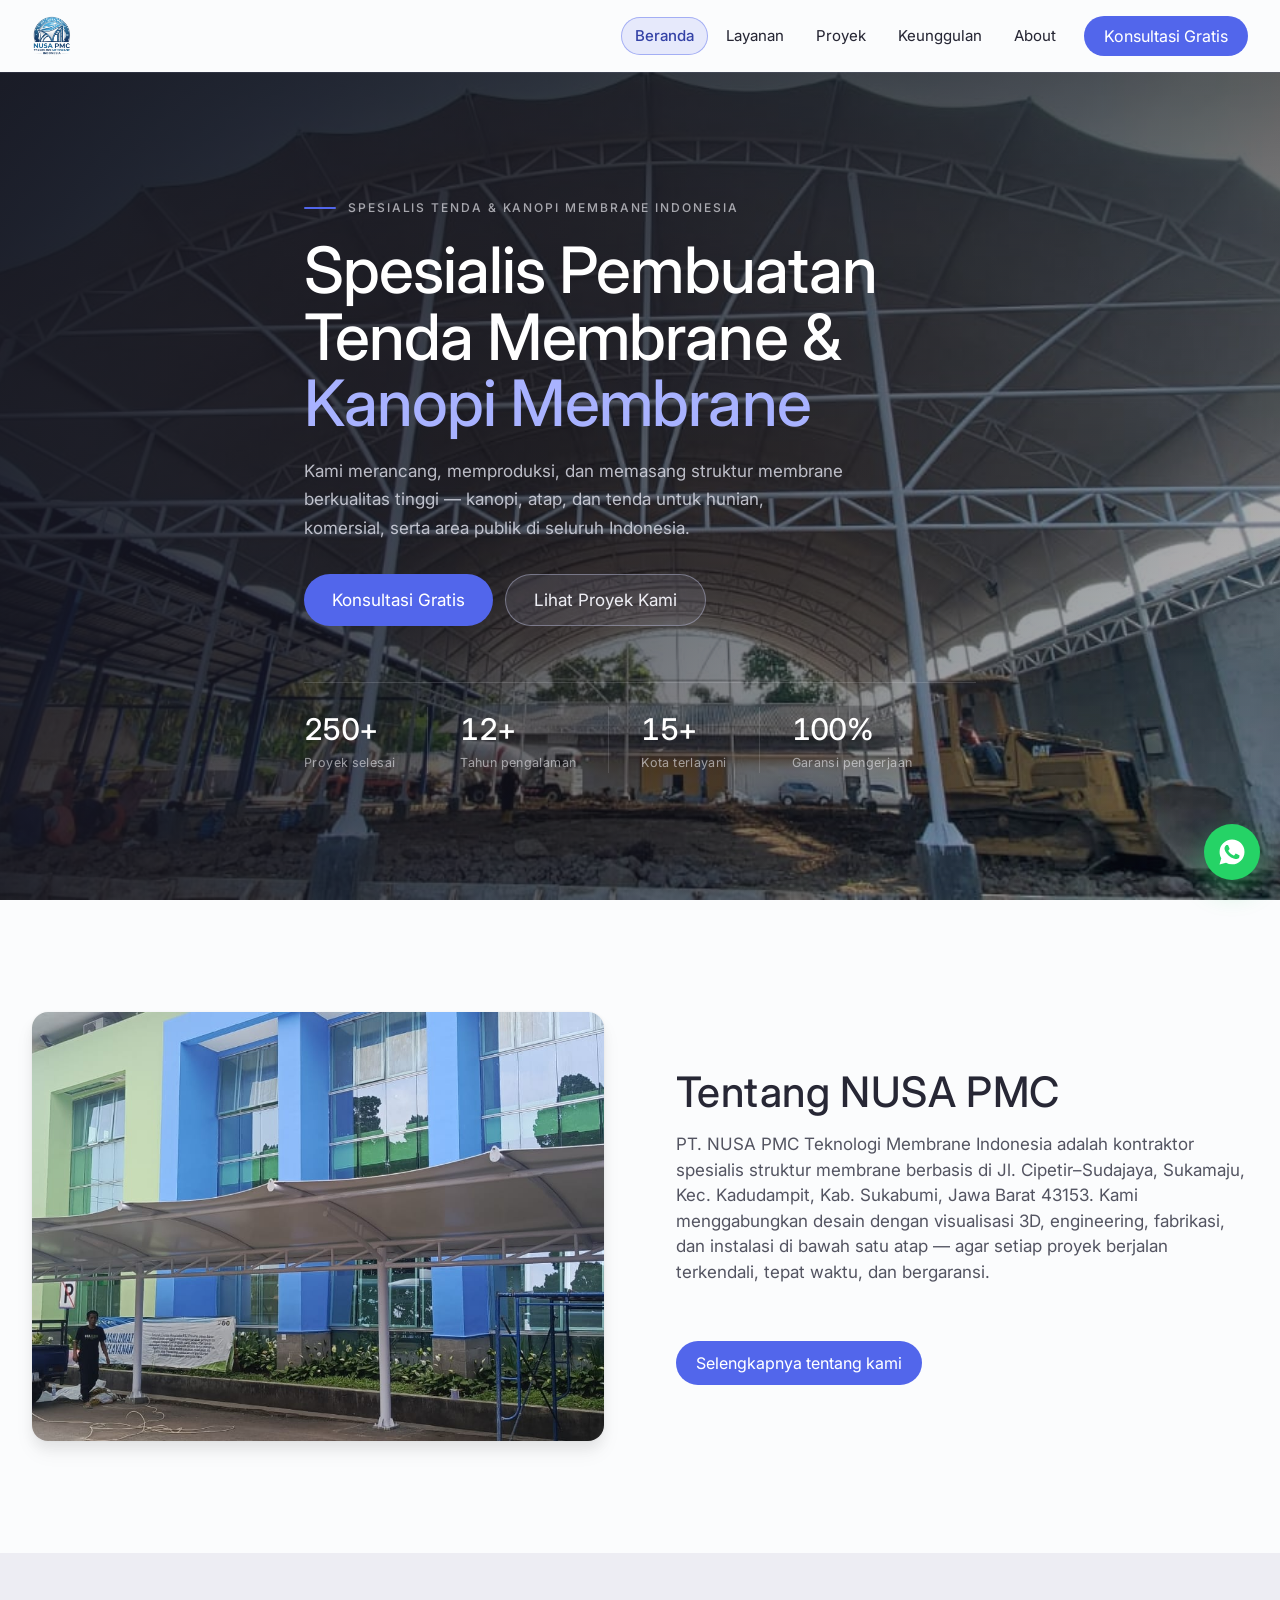
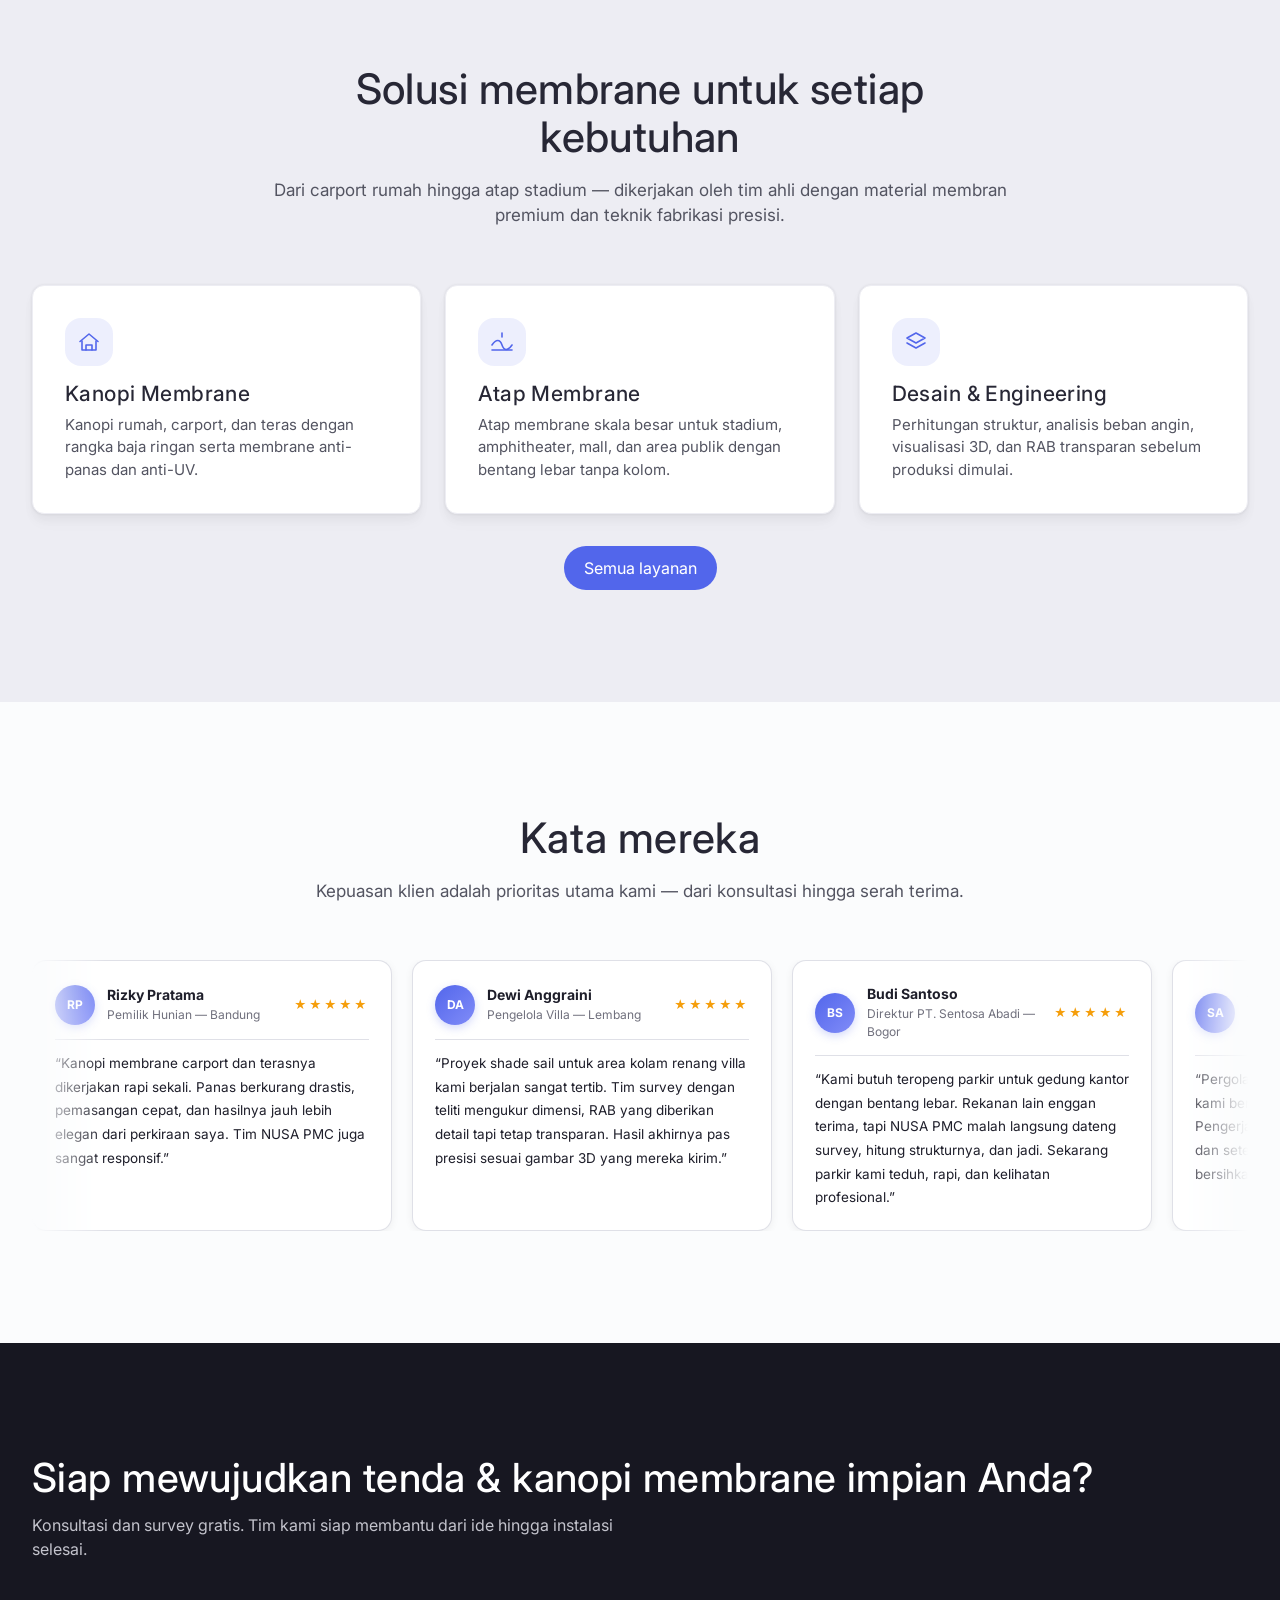
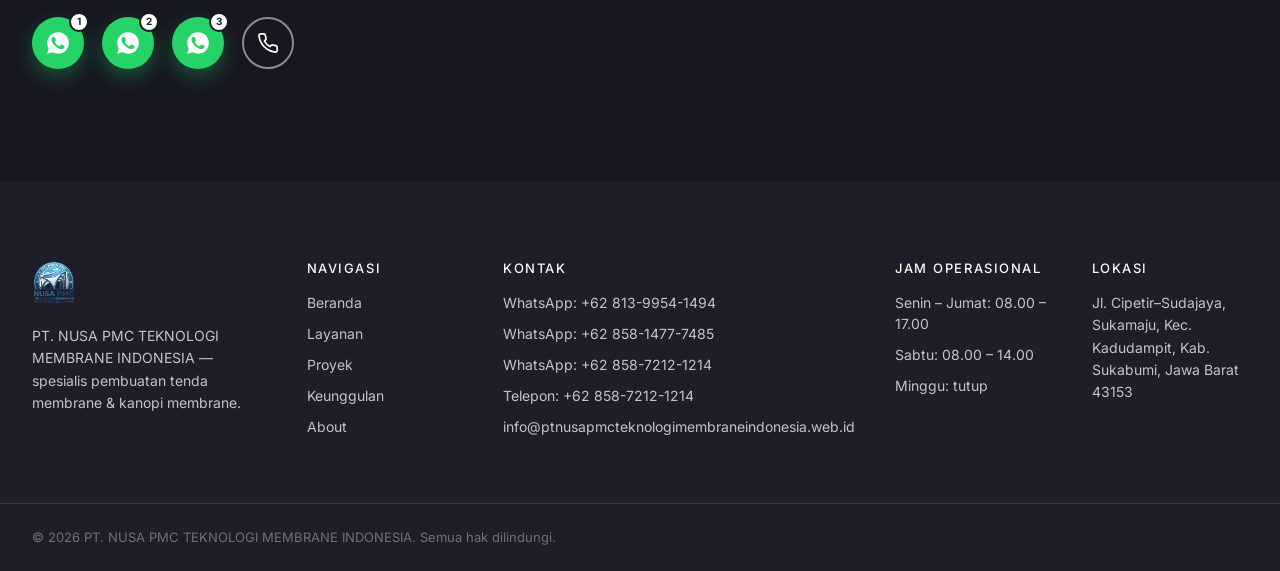
==== commit 95883af4: "Add files via upload" ====
--- a/index.html
+++ b/index.html
@@ -38,7 +38,7 @@
   <link rel="preconnect" href="https://fonts.googleapis.com" />
   <link rel="preconnect" href="https://fonts.gstatic.com" crossorigin />
   <link href="https://fonts.googleapis.com/css2?family=Inter:wght@360;400;420;480;500;600;700&display=swap" rel="stylesheet" />
-  <link rel="stylesheet" href="styles.css?v=25" />
+  <link rel="stylesheet" href="styles.css?v=27" />
   
   <!-- JSON-LD LocalBusiness -->
   <script type="application/ld+json">
--- a/styles.css
+++ b/styles.css
@@ -628,6 +628,21 @@
 .wa-btn:hover { transform: translateY(-3px); }
 .wa-btn-outline { background: transparent; border: 2px solid rgba(255,255,255,.5); color: #fff; box-shadow: none; }
 .wa-badge { position: absolute; top: -5px; right: -5px; min-width: 20px; height: 20px; padding: 0 5px; border-radius: 999px; background: #fff; color: var(--ink); font-size: 10px; font-weight: 700; display: inline-flex; align-items: center; justify-content: center; border: 2px solid var(--ink-2); }
+/* Tombol WhatsApp mengambang di pojok kanan bawah */
+.wa-float {
+  position: fixed;
+  right: 20px;
+  bottom: 20px;
+  z-index: 120;
+  width: 56px; height: 56px;
+  border-radius: 50%;
+  display: inline-flex; align-items: center; justify-content: center;
+  background: #25D366;
+  color: #fff;
+  box-shadow: 0 10px 26px rgba(37, 211, 102, .38);
+  transition: transform var(--dur-md) var(--ease-out), box-shadow var(--dur-md) var(--ease-out);
+}
+.wa-float:hover { transform: translateY(-3px) scale(1.04); box-shadow: 0 14px 30px rgba(37, 211, 102, .45); }
 
 /* ================= FOOTER ================= */
 .footer { background: var(--ink); color: var(--border); padding-top: var(--spacing-80); }
@@ -741,6 +756,8 @@
   .cta-inner { flex-direction: column; align-items: stretch; gap: var(--spacing-24); }
   .cta-actions { flex-direction: row; flex-wrap: nowrap; gap: 12px; }
   .wa-btn { width: 46px; height: 46px; }
+  .wa-float { right: 16px; bottom: calc(16px + env(safe-area-inset-bottom)); width: 64px; height: 64px; }
+  .wa-float svg { width: 36px; height: 36px; }
   .hero-actions { flex-direction: row; flex-wrap: nowrap; gap: 8px; }
   .hero-actions .btn { flex: 1 1 0; text-align: center; justify-content: center; min-width: 0; padding: 0 10px; font-size: 13px; height: 44px; }
   .grid-gallery { grid-template-columns: 1fr; }
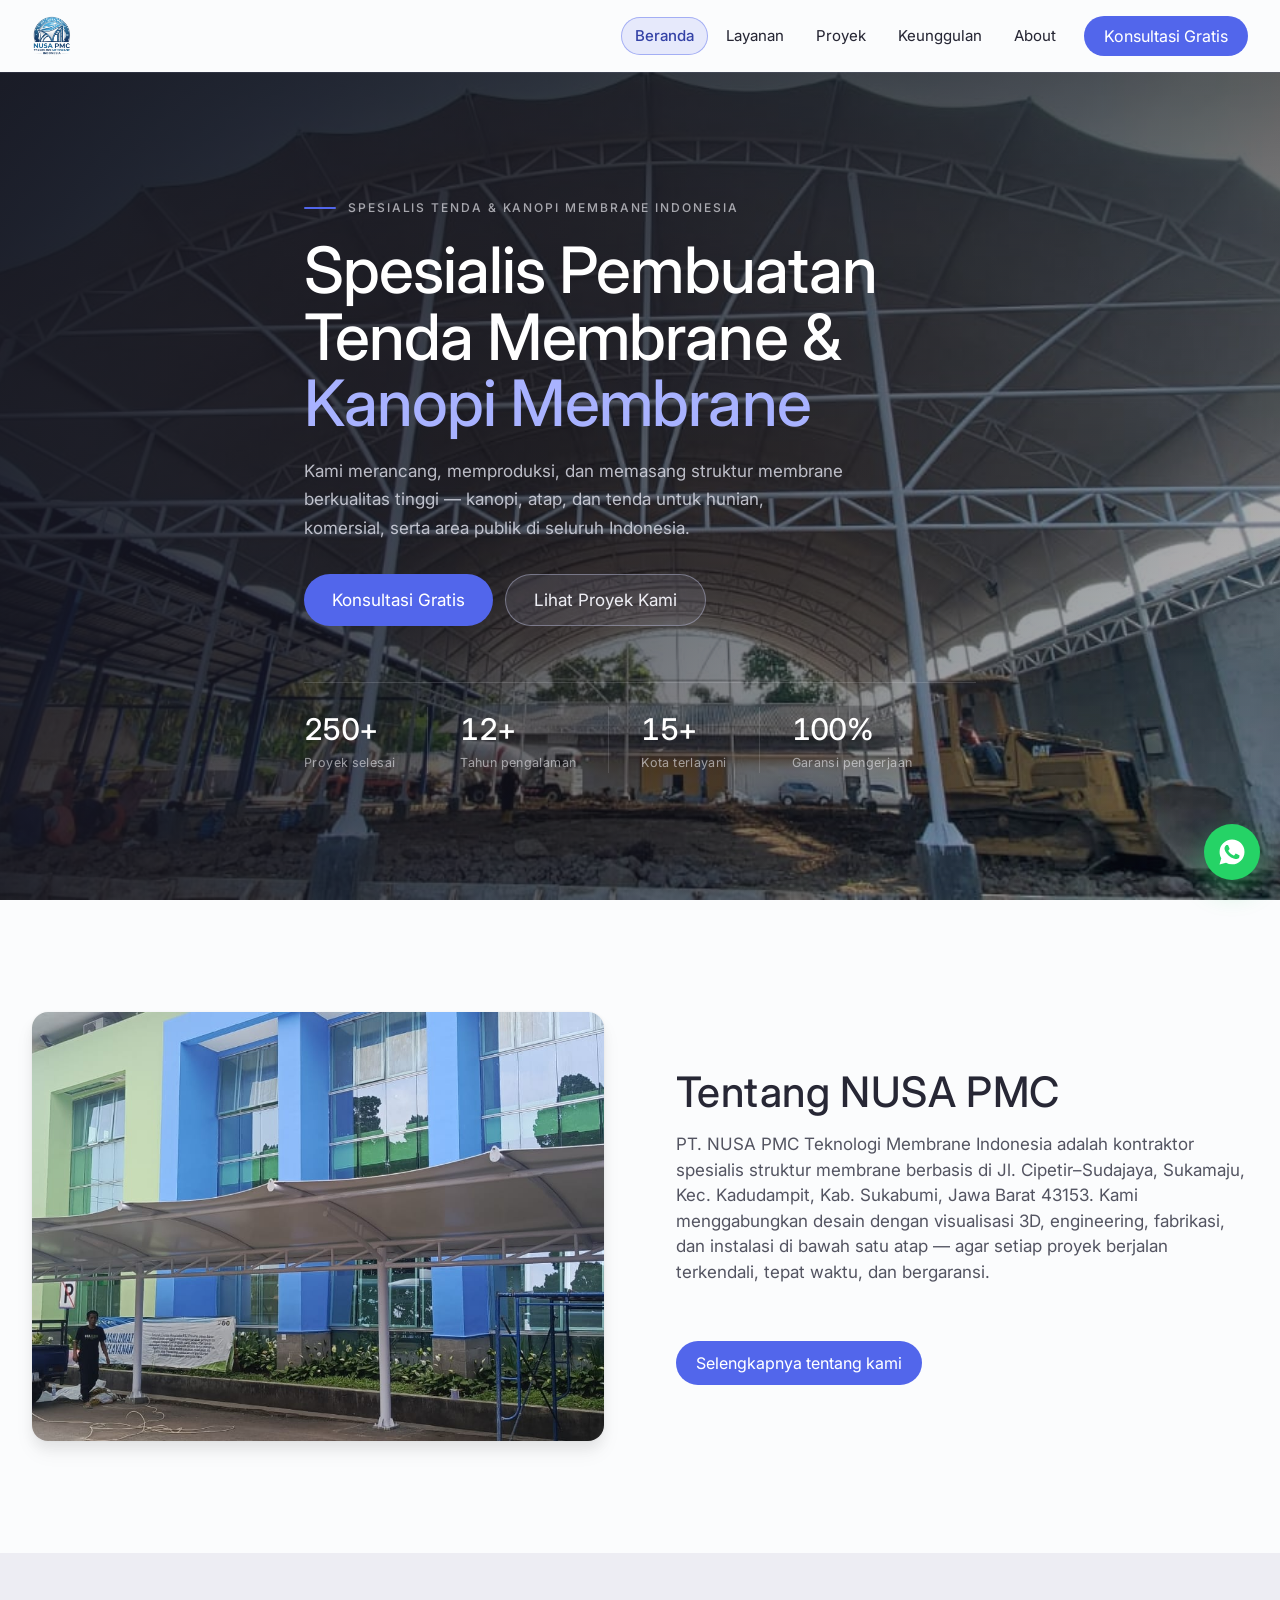
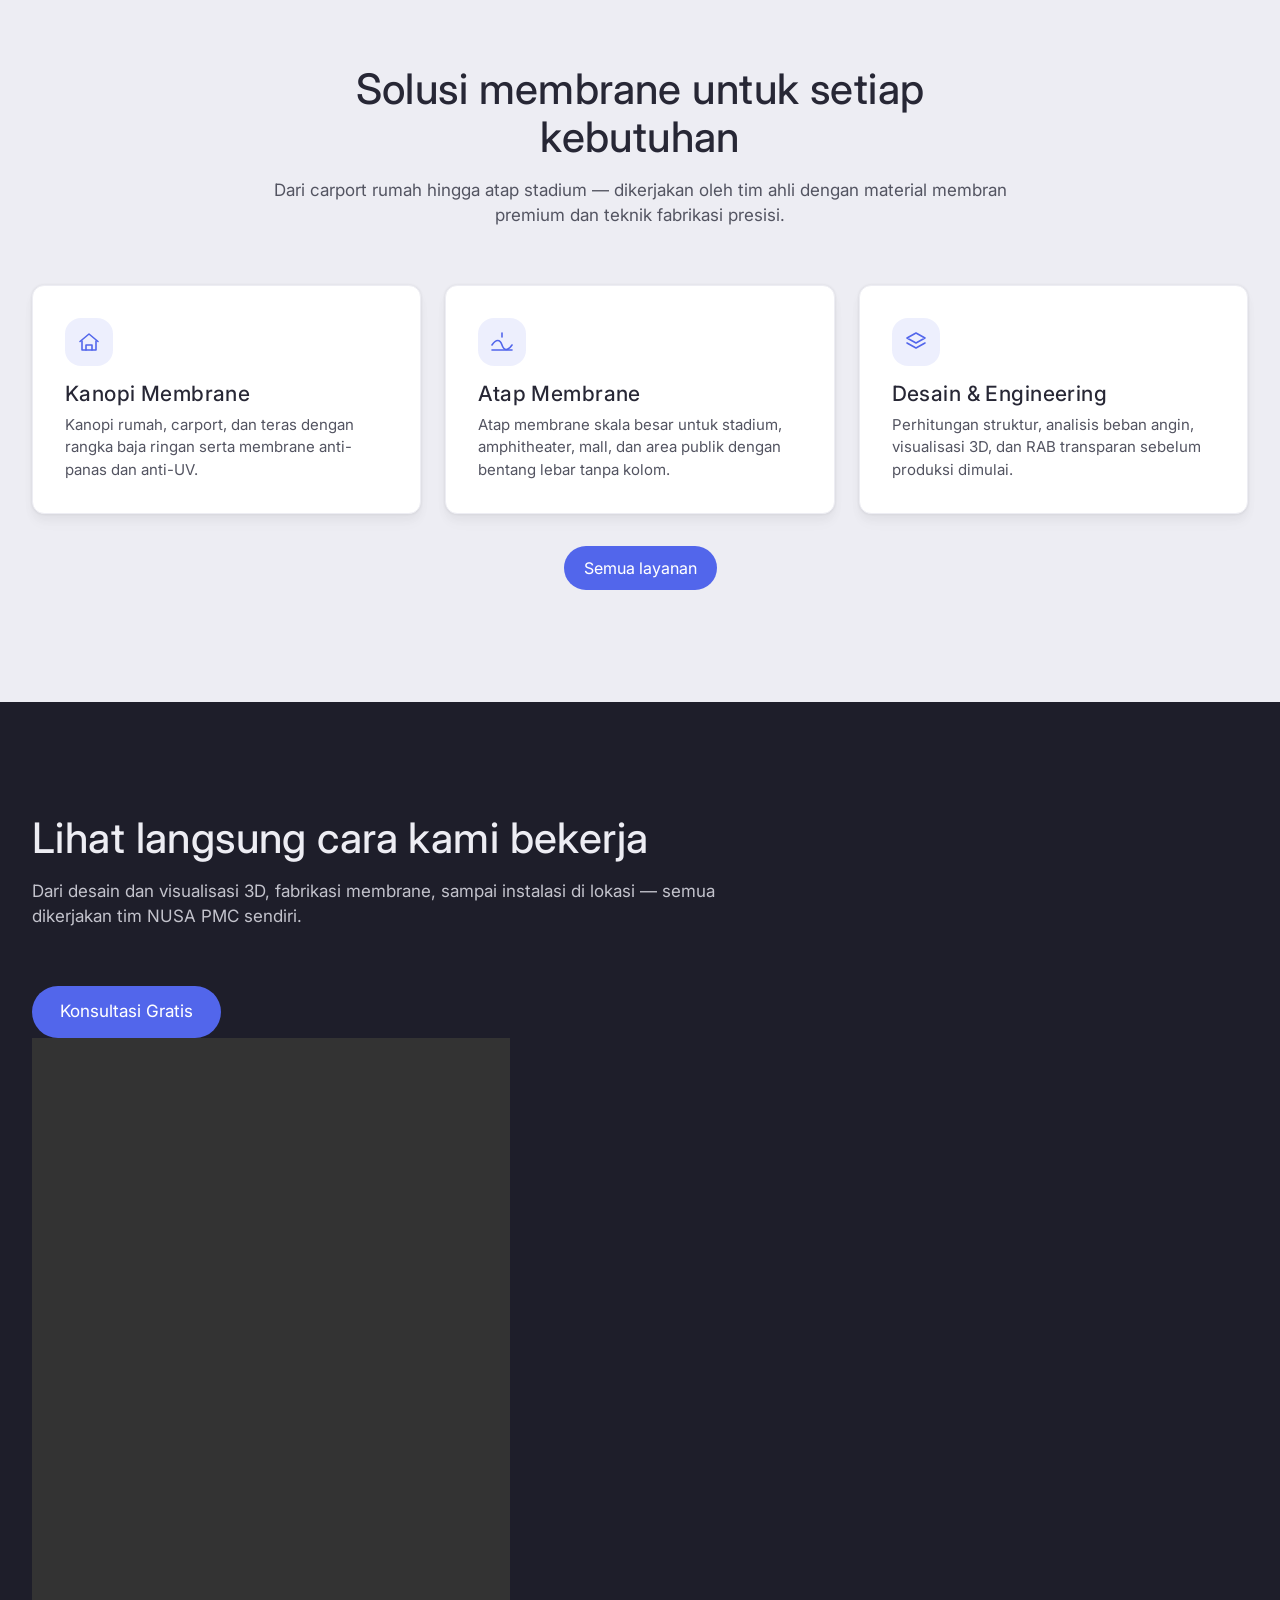
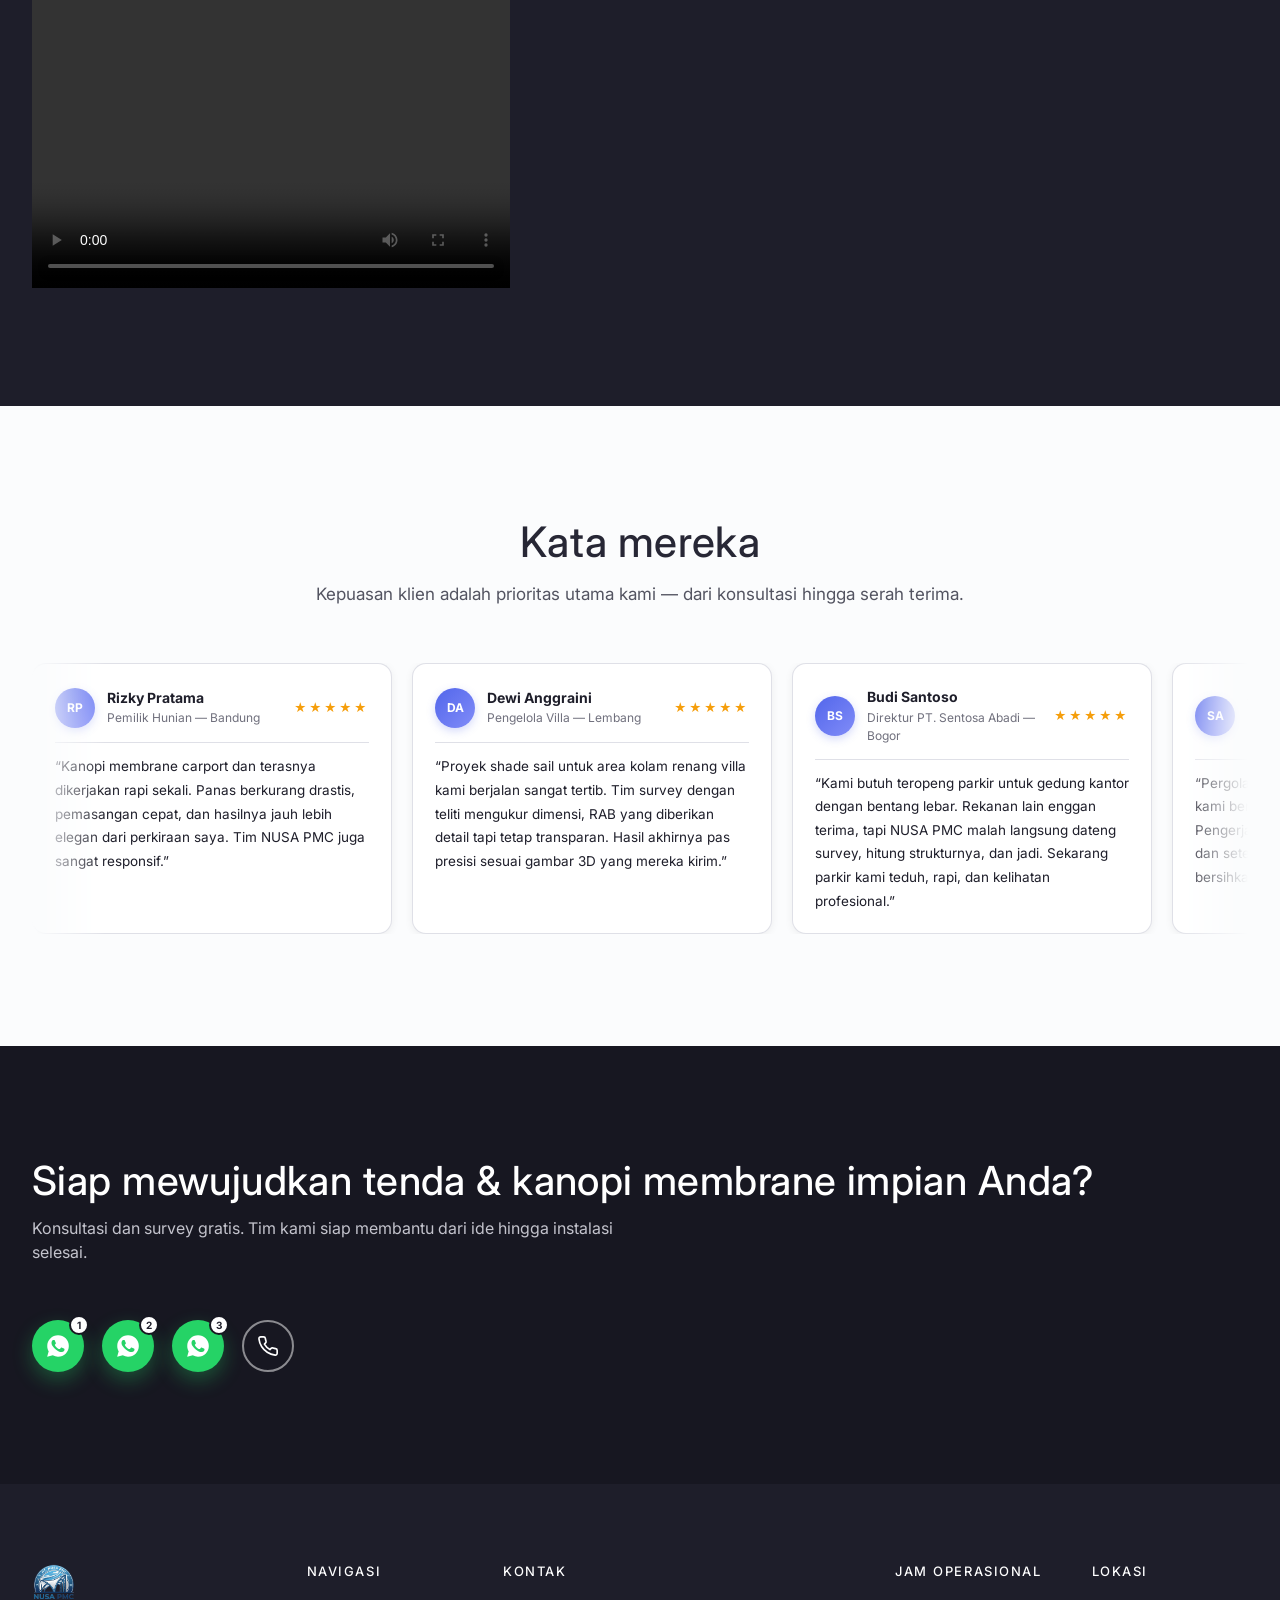
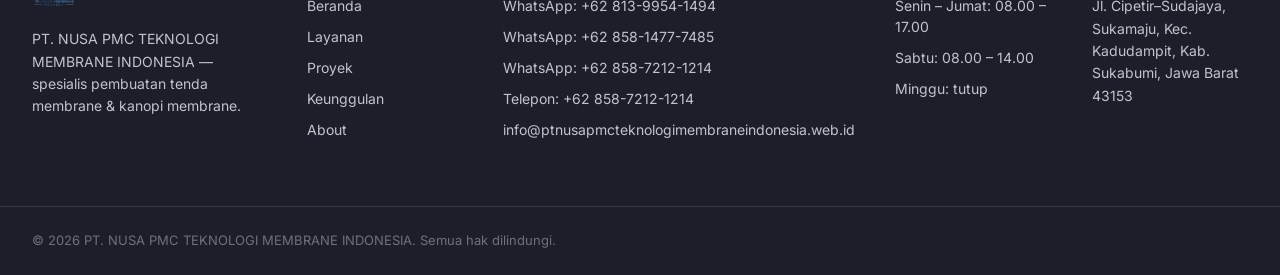
==== commit 2bee8938: "Change greeting from 'Hello' to 'Goodbye'" ====
--- a/index.html
+++ b/index.html
@@ -1,6 +1,16 @@
 <!DOCTYPE html>
 <html lang="id">
 <head>
+  <!-- Google tag (gtag.js) -->
+  <script async src="https://www.googletagmanager.com/gtag/js?id=AW-18547873969"></script>
+  <script>
+    window.dataLayer = window.dataLayer || [];
+    function gtag(){dataLayer.push(arguments);}
+    gtag('js', new Date());
+
+    gtag('config', 'AW-18547873969');
+  </script>
+
   <meta charset="UTF-8" />
   <meta name="viewport" content="width=device-width, initial-scale=1.0" />
   <title>NUSA PMC — Spesialis Pembuatan Tenda Membrane & Kanopi Membrane</title>
@@ -38,7 +48,7 @@
   <link rel="preconnect" href="https://fonts.googleapis.com" />
   <link rel="preconnect" href="https://fonts.gstatic.com" crossorigin />
   <link href="https://fonts.googleapis.com/css2?family=Inter:wght@360;400;420;480;500;600;700&display=swap" rel="stylesheet" />
-  <link rel="stylesheet" href="styles.css?v=27" />
+  <link rel="stylesheet" href="styles.css?v=29" />
   
   <!-- JSON-LD LocalBusiness -->
   <script type="application/ld+json">
@@ -212,6 +222,32 @@
     </div>
   </section>
 
+  <!-- ================= VIDEO PROMOSI ================= -->
+  <section class="section section-dark">
+    <div class="container video-inner">
+      <div class="video-copy">
+        <div class="section-head section-head-left">
+          <h2 class="reveal">Lihat langsung cara kami bekerja</h2>
+          <p class="section-lead reveal">
+            Dari desain dan visualisasi 3D, fabrikasi membrane, sampai instalasi di lokasi —
+            semua dikerjakan tim NUSA PMC sendiri.
+          </p>
+        </div>
+        <div class="reveal">
+          <a href="https://wa.me/6285872121214?text=Halo%20NUSA%20PMC%2C%20saya%20ingin%20konsultasi%20tentang%20tenda%20%2F%20kanopi%20membrane." class="btn btn-primary btn-lg" target="_blank" rel="noopener">Konsultasi Gratis</a>
+        </div>
+      </div>
+
+      <div class="video-wrap reveal">
+        <video class="video-player" controls playsinline preload="metadata" width="478" height="850">
+          <source src="assets/video/video.mp4" type="video/mp4" />
+          Browser Anda tidak mendukung pemutaran video.
+          <a href="assets/video/video.mp4">Unduh video promosi</a>.
+        </video>
+      </div>
+    </div>
+  </section>
+
   <!-- ================= TESTIMONI ================= -->
   <section class="section">
     <div class="container">
@@ -393,6 +429,6 @@
   </footer>
 
 
-  <script src="script.js"></script>
+  <script src="script.js?v=27"></script>
 </body>
 </html>
